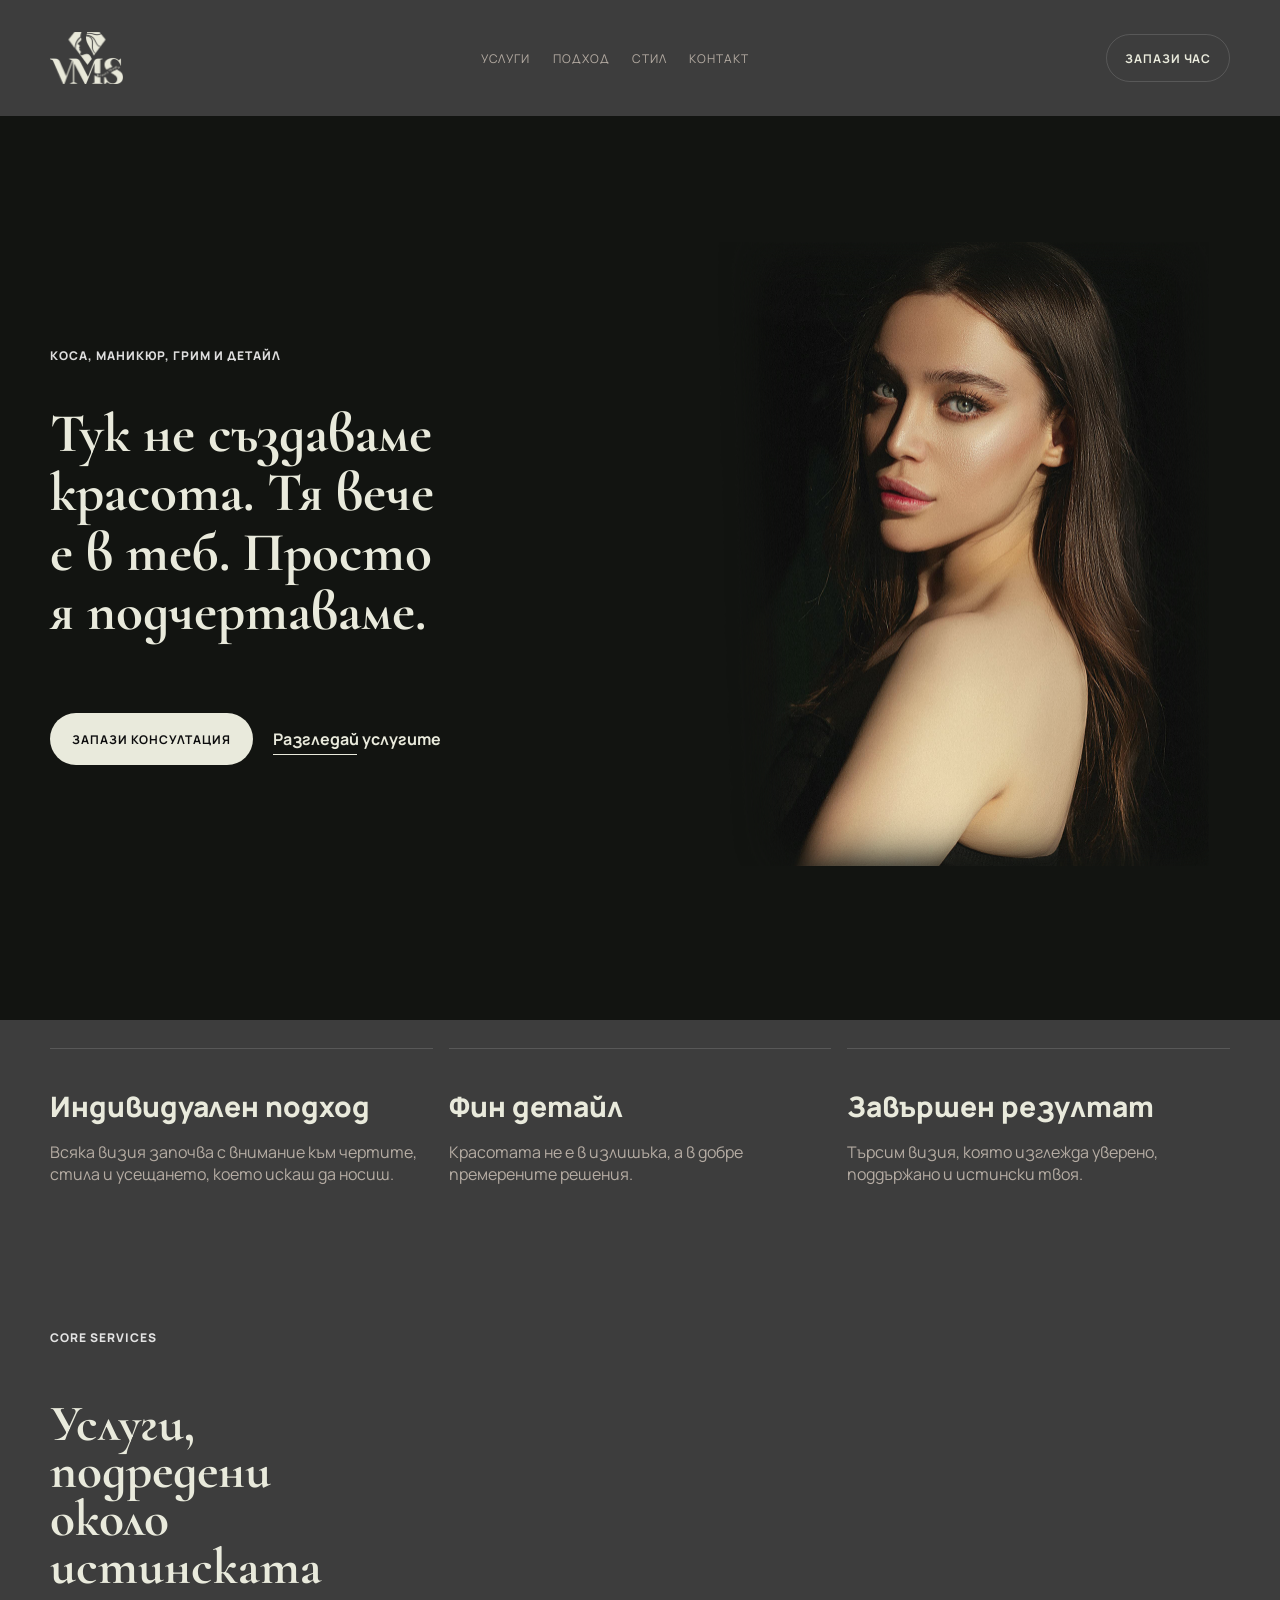
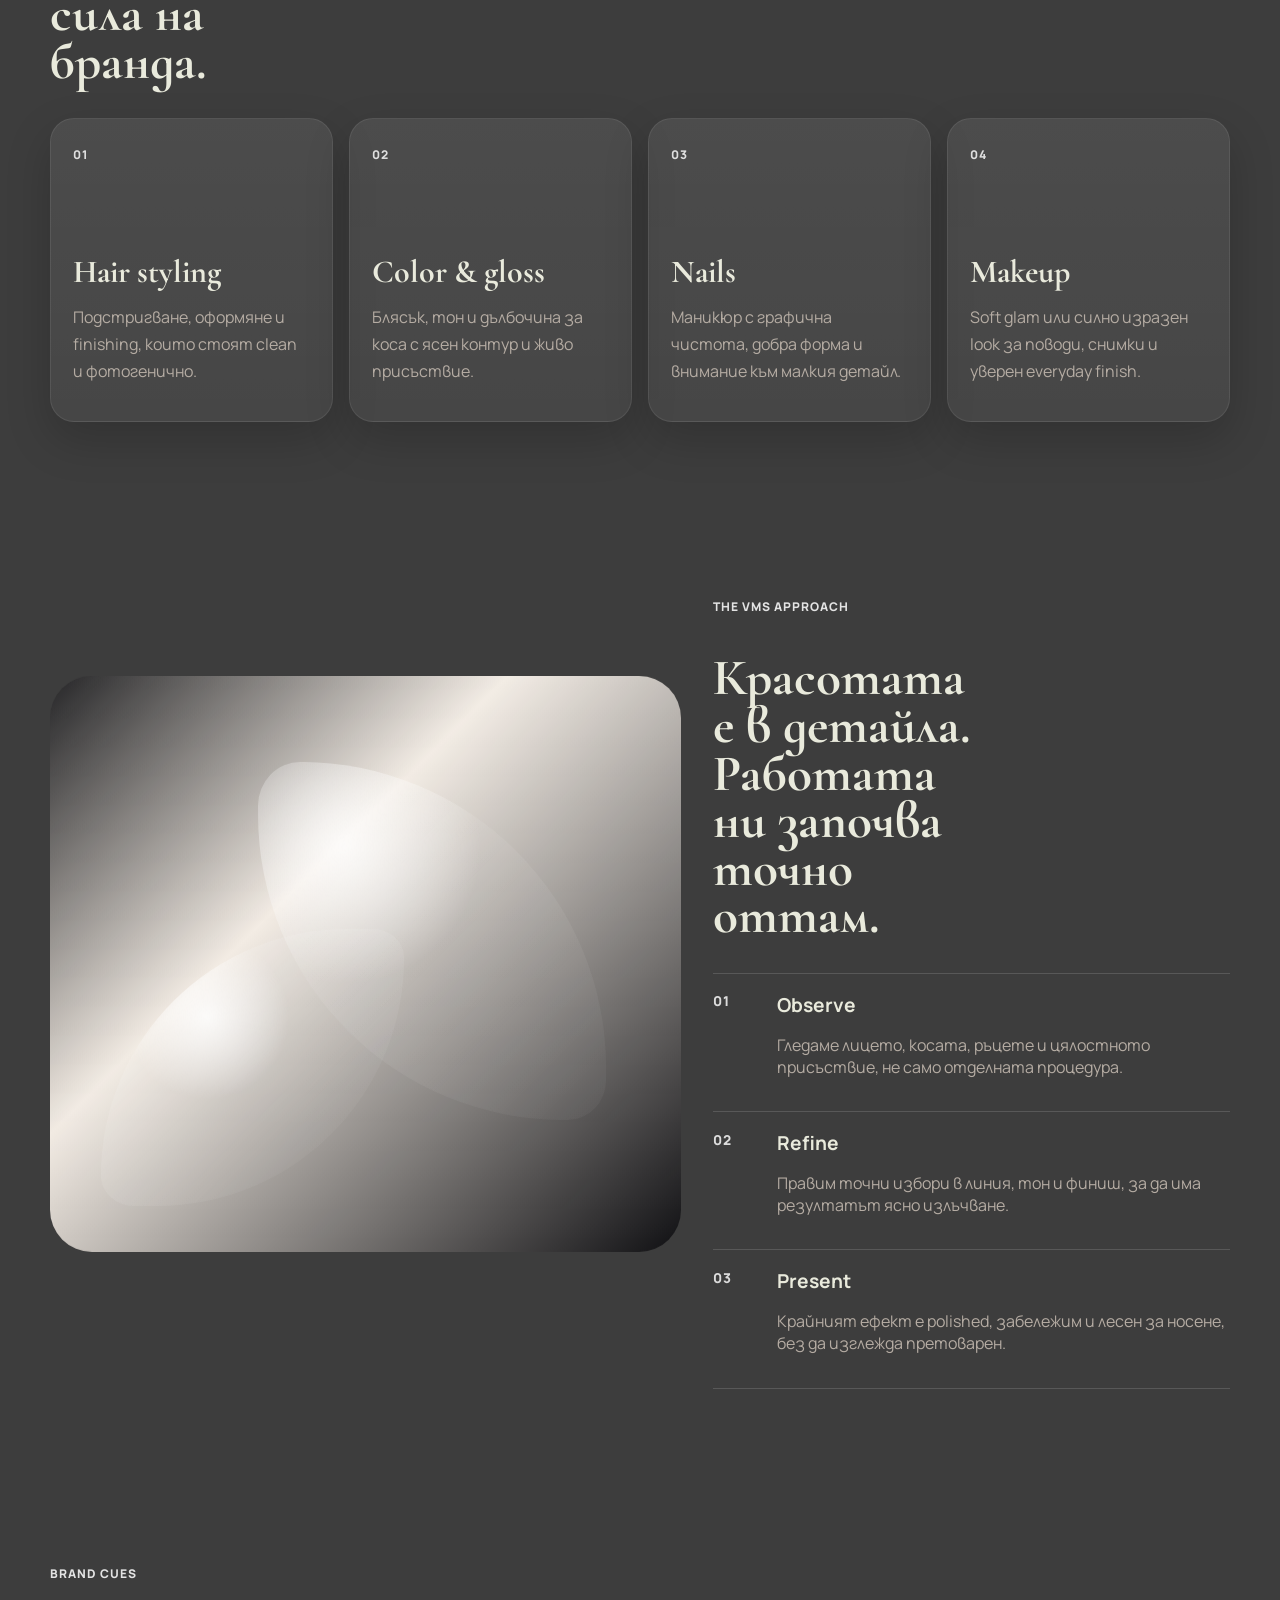
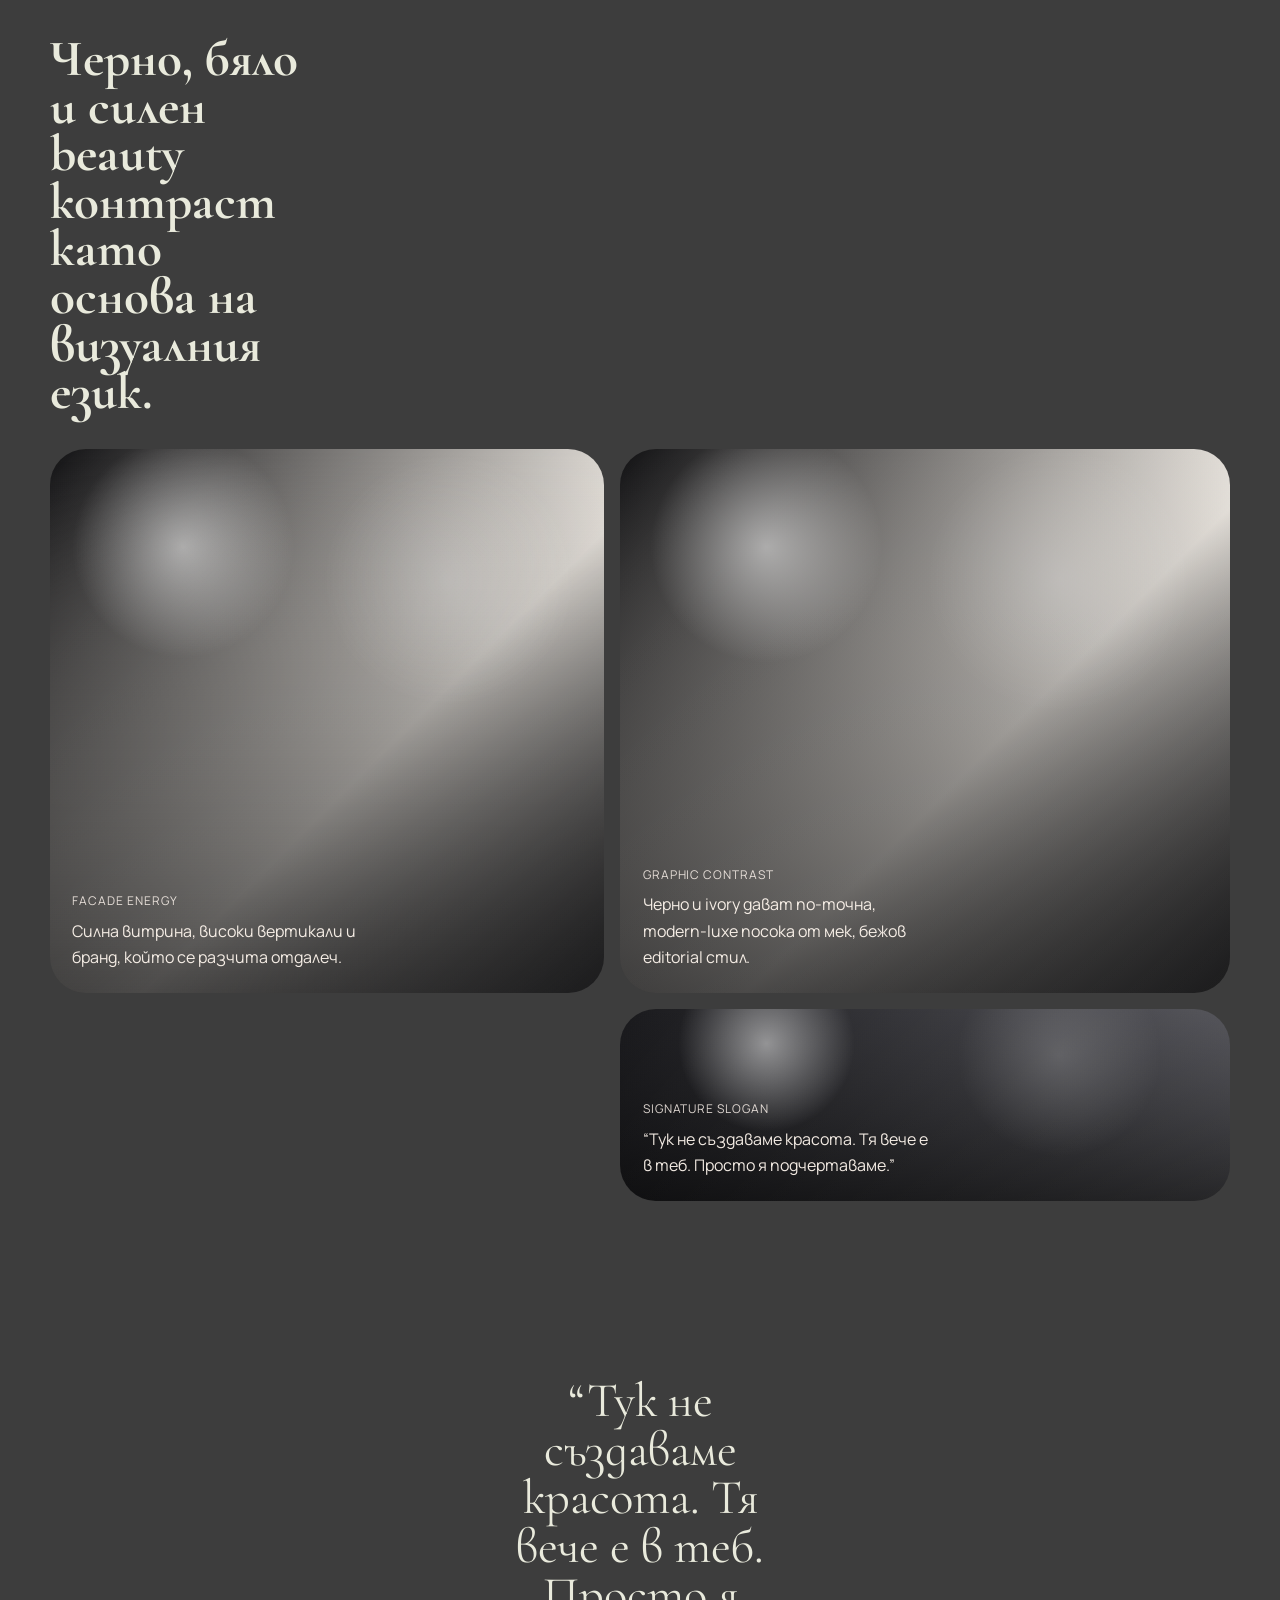
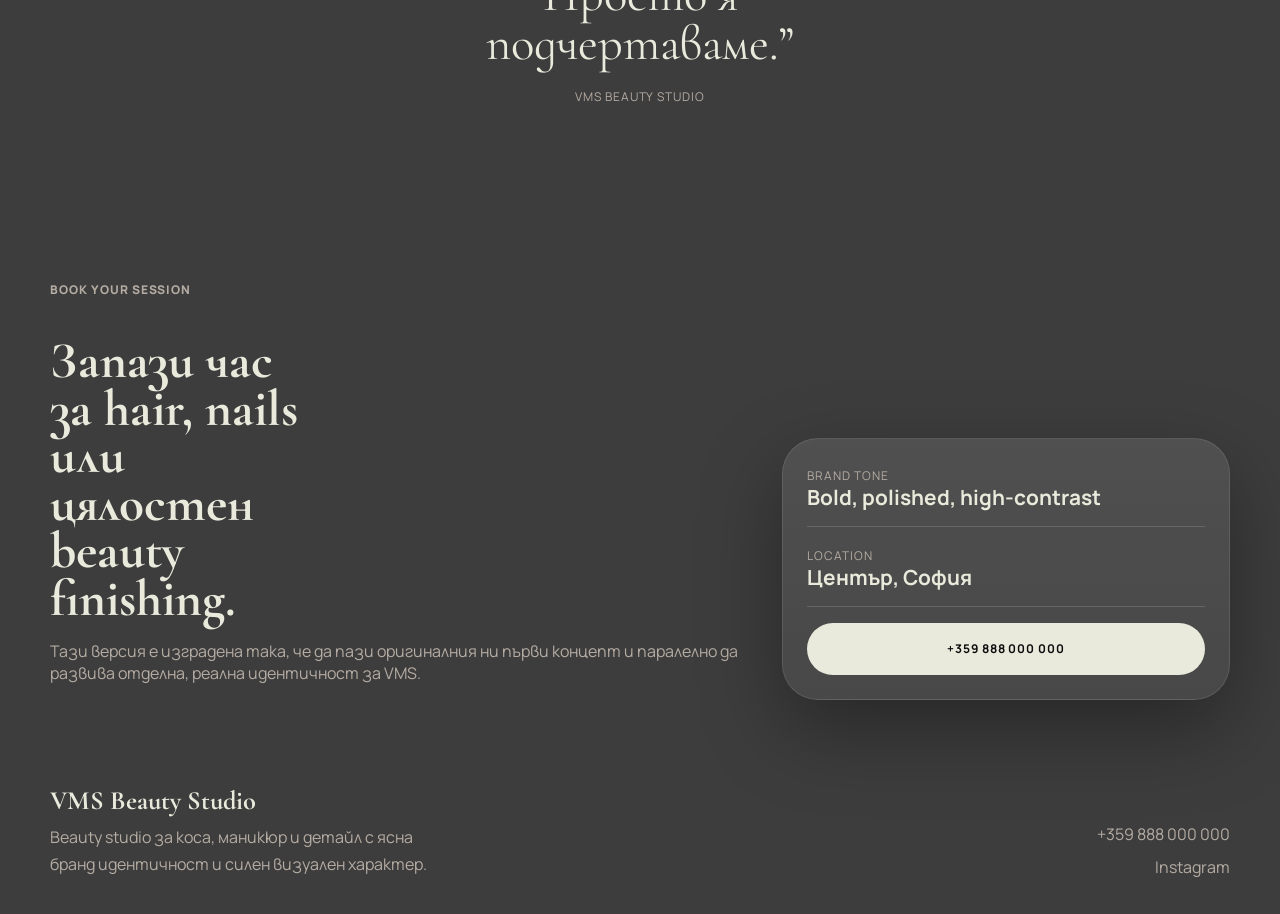
==== vms.html @ fa082f26 "initial commit" ====
<!DOCTYPE html>
<html lang="bg">
  <head>
    <meta charset="UTF-8" />
    <meta name="viewport" content="width=device-width, initial-scale=1.0" />
    <title>VMS Beauty Studio</title>
    <meta
      name="description"
      content="VMS Beauty Studio е салон за коса, маникюр и beauty детайл с висок контраст, прецизност и polished finish."
    />
    <link rel="preconnect" href="https://fonts.googleapis.com" />
    <link rel="preconnect" href="https://fonts.gstatic.com" crossorigin />
    <link
      href="https://fonts.googleapis.com/css2?family=Cormorant+Garamond:wght@500;600;700&amp;family=Manrope:wght@400;500;600;700;800&amp;display=swap"
      rel="stylesheet"
    />
    <link rel="stylesheet" href="vms.css" />
  </head>
  <body>
    <div class="site-shell">
      <header class="topbar">
        <a class="brand" href="#home" aria-label="VMS Beauty Studio">
          <img class="brand-logo" src="assets/VMS logo.png" alt="VMS Beauty Studio" />
        </a>
        <nav class="nav">
          <a href="#services">Услуги</a>
          <a href="#ritual">Подход</a>
          <a href="#space">Стил</a>
          <a href="#contact">Контакт</a>
        </nav>
        <a class="button button-outline" href="#booking">Запази час</a>
      </header>

      <main id="home">
        <section class="hero">
          <div class="hero-copy" data-reveal="up">
            <p class="eyebrow">Коса, маникюр, грим и детайл</p>
            <h1>Тук не създаваме красота. Тя вече е в теб. Просто я подчертаваме.</h1>
            <div class="hero-actions">
              <a class="button" href="#booking">Запази консултация</a>
              <a class="text-link" href="#services">Разгледай услугите</a>
            </div>
          </div>

          <div class="hero-visual" data-reveal="fade">
            <figure class="hero-photo-frame" data-parallax="0.12">
              <img
                class="hero-photo"
                src="assets/mahdi.png"
                alt="Жена в салонна среда с поддържана прическа и естествена светлина"
              />
            </figure>
          </div>
        </section>

        <section class="metrics" data-reveal="up">
          <div>
            <span>Индивидуален подход</span>
            <p>Всяка визия започва с внимание към чертите, стила и усещането, което искаш да носиш.</p>
          </div>
          <div>
            <span>Фин детайл</span>
            <p>Красотата не е в излишъка, а в добре премерените решения.</p>
          </div>
          <div>
            <span>Завършен резултат</span>
            <p>Търсим визия, която изглежда уверено, поддържано и истински твоя.</p>
          </div>
        </section>

        <section class="section services" id="services">
          <div class="section-heading" data-reveal="up">
            <p class="eyebrow">Core services</p>
            <h2>Услуги, подредени около истинската сила на бранда.</h2>
          </div>

          <div class="service-grid">
            <article class="service-item" data-reveal="up">
              <span>01</span>
              <h3>Hair styling</h3>
              <p>
                Подстригване, оформяне и finishing, които стоят clean и фотогенично.
              </p>
            </article>
            <article class="service-item" data-reveal="up">
              <span>02</span>
              <h3>Color &amp; gloss</h3>
              <p>
                Блясък, тон и дълбочина за коса с ясен контур и живо присъствие.
              </p>
            </article>
            <article class="service-item" data-reveal="up">
              <span>03</span>
              <h3>Nails</h3>
              <p>
                Маникюр с графична чистота, добра форма и внимание към малкия детайл.
              </p>
            </article>
            <article class="service-item" data-reveal="up">
              <span>04</span>
              <h3>Makeup</h3>
              <p>
                Soft glam или силно изразен look за поводи, снимки и уверен everyday finish.
              </p>
            </article>
          </div>
        </section>

        <section class="section split-section" id="ritual">
          <div class="split-visual" data-reveal="fade" data-parallax="0.08">
            <div class="texture texture-one"></div>
            <div class="texture texture-two"></div>
          </div>
          <div class="split-copy" data-reveal="up">
            <p class="eyebrow">The VMS approach</p>
            <h2>Красотата е в детайла. Работата ни започва точно оттам.</h2>
            <ol class="ritual-list">
              <li>
                <strong>Observe</strong>
                <p>Гледаме лицето, косата, ръцете и цялостното присъствие, не само отделната процедура.</p>
              </li>
              <li>
                <strong>Refine</strong>
                <p>Правим точни избори в линия, тон и финиш, за да има резултатът ясно излъчване.</p>
              </li>
              <li>
                <strong>Present</strong>
                <p>Крайният ефект е polished, забележим и лесен за носене, без да изглежда претоварен.</p>
              </li>
            </ol>
          </div>
        </section>

        <section class="section gallery-section" id="space">
          <div class="section-heading" data-reveal="up">
            <p class="eyebrow">Brand cues</p>
            <h2>Черно, бяло и силен beauty контраст като основа на визуалния език.</h2>
          </div>
          <div class="gallery">
            <div class="gallery-panel gallery-tall" data-reveal="fade">
              <img
                class="gallery-image"
                data-parallax="0.06"
                src="https://images.pexels.com/photos/33277965/pexels-photo-33277965.jpeg?cs=srgb&amp;dl=pexels-____dhayvid-1869702487-33277965.jpg&amp;fm=jpg"
                alt="Студиен beauty портрет на жена на неутрален фон"
              />
              <div class="panel-copy">
                <span>Facade energy</span>
                <p>Силна витрина, високи вертикали и бранд, който се разчита отдалеч.</p>
              </div>
            </div>
            <div class="gallery-panel gallery-wide" data-reveal="fade">
              <img
                class="gallery-image"
                data-parallax="0.06"
                src="https://images.pexels.com/photos/13767162/pexels-photo-13767162.jpeg?cs=srgb&amp;dl=pexels-geezy-photography-325144321-13767162.jpg&amp;fm=jpg"
                alt="Близък beauty кадър с акцент върху грим и кожа"
              />
              <div class="panel-copy">
                <span>Graphic contrast</span>
                <p>Черно и ivory дават по-точна, modern-luxe посока от мек, бежов editorial стил.</p>
              </div>
            </div>
            <div class="gallery-panel gallery-accent" data-reveal="fade">
              <img
                class="gallery-image"
                data-parallax="0.06"
                src="https://images.pexels.com/photos/7446912/pexels-photo-7446912.jpeg?cs=srgb&amp;dl=pexels-gustavo-fring-7446912.jpg&amp;fm=jpg"
                alt="Маникюрна процедура в beauty salon"
              />
              <div class="panel-copy">
                <span>Signature slogan</span>
                <p>“Тук не създаваме красота. Тя вече е в теб. Просто я подчертаваме.”</p>
              </div>
            </div>
          </div>
        </section>

        <section class="section quote-section">
          <blockquote data-reveal="up">
            “Тук не създаваме красота. Тя вече е в теб. Просто я подчертаваме.”
          </blockquote>
          <p data-reveal="up">VMS Beauty Studio</p>
        </section>

        <section class="section booking-section" id="booking">
          <div class="booking-copy" data-reveal="up">
            <p class="eyebrow">Book your session</p>
            <h2>Запази час за hair, nails или цялостен beauty finishing.</h2>
            <p>
              Тази версия е изградена така, че да пази оригиналния ни първи
              концепт и паралелно да развива отделна, реална идентичност за VMS.
            </p>
          </div>
          <div class="booking-panel" data-reveal="up">
            <div>
              <span>Brand tone</span>
              <strong>Bold, polished, high-contrast</strong>
            </div>
            <div>
              <span>Location</span>
              <strong>Център, София</strong>
            </div>
            <a class="button" href="tel:+359888000000">+359 888 000 000</a>
          </div>
        </section>
      </main>

      <footer class="footer" id="contact">
        <div>
          <strong>VMS Beauty Studio</strong>
          <p>Beauty studio за коса, маникюр и детайл с ясна бранд идентичност и силен визуален характер.</p>
        </div>
        <div>
          <a href="tel:+359888000000">+359 888 000 000</a>
          <a href="https://instagram.com" target="_blank" rel="noreferrer">Instagram</a>
        </div>
      </footer>

      <a class="back-to-top" href="#home" aria-label="Към началото">↑</a>
    </div>

    <script src="vms.js"></script>
  </body>
</html>
---- vms.css ----
:root {
  --bg: #3d3d3d;
  --bg-soft: #3d3d3d;
  --surface: rgba(255, 255, 255, 0.05);
  --surface-strong: rgba(255, 255, 255, 0.08);
  --text: #e9eadc;
  --muted: #b5aca3;
  --line: rgba(255, 255, 255, 0.14);
  --accent: #e9eadc;
  --accent-deep: #ffffff;
  --shadow: 0 30px 80px rgba(0, 0, 0, 0.34);
  --max-width: 1180px;
  --radius-xl: 36px;
  --radius-lg: 24px;
  --radius-md: 18px;
}

* {
  box-sizing: border-box;
}

html {
  scroll-behavior: smooth;
}

body {
  margin: 0;
  min-width: 320px;
  font-family: "Manrope", sans-serif;
  background: var(--bg);
  color: var(--text);
}

img {
  max-width: 100%;
  display: block;
}

a {
  color: inherit;
  text-decoration: none;
}

button,
a.button {
  cursor: pointer;
}

.site-shell {
  overflow: clip;
}

.topbar,
.metrics,
.section,
.footer {
  width: min(calc(100% - 2rem), var(--max-width));
  margin: 0 auto;
}

.topbar {
  position: sticky;
  top: 0;
  z-index: 10;
  display: flex;
  align-items: center;
  justify-content: space-between;
  gap: 1.5rem;
  padding: 1rem 0 2rem;
  margin-top: 1rem;
  border: 0;
  border-radius: 0;
  background: transparent;
  backdrop-filter: none;
  box-shadow: none;
}

.brand {
  display: inline-flex;
  align-items: center;
  flex-shrink: 0;
}

.footer strong {
  font-family: "Cormorant Garamond", serif;
  font-size: 1.65rem;
  font-weight: 700;
  line-height: 1;
}

.footer p,
.footer a,
.nav a,
.hero-text,
.service-item p,
.ritual-list p,
.panel-copy p,
.booking-copy p,
.booking-panel span,
.metrics p,
.quote-section p {
  color: var(--muted);
}

.nav a,
.button,
.button-outline,
.eyebrow,
.service-item span,
.panel-copy span,
.booking-panel span {
  letter-spacing: 0.08em;
  text-transform: uppercase;
  font-size: 0.75rem;
}

.brand-logo {
  display: block;
  width: auto;
  height: 3.25rem;
  object-fit: contain;
}

.nav {
  display: flex;
  align-items: center;
  gap: 1.4rem;
}

.nav a {
  transition: color 220ms ease;
}

.nav a:hover,
.text-link:hover {
  color: var(--accent-deep);
}

.button,
.button-outline,
.text-link {
  transition:
    transform 220ms ease,
    background-color 220ms ease,
    border-color 220ms ease,
    color 220ms ease;
}

.button {
  display: inline-flex;
  align-items: center;
  justify-content: center;
  min-height: 3.25rem;
  padding: 0 1.3rem;
  border: 1px solid transparent;
  border-radius: 999px;
  background: var(--accent);
  color: #0d0d0e;
  font-weight: 700;
}

.button:hover,
.button-outline:hover {
  transform: translateY(-2px);
}

.button-outline {
  display: inline-flex;
  align-items: center;
  justify-content: center;
  min-height: 3rem;
  padding: 0 1.1rem;
  border: 1px solid var(--line);
  border-radius: 999px;
  background: transparent;
  color: var(--accent);
}

.topbar .button-outline:hover {
  background: var(--accent);
  color: var(--bg);
  border-color: var(--accent);
}

.hero {
  position: relative;
  display: grid;
  grid-template-columns: minmax(0, 0.95fr) minmax(320px, 0.85fr);
  gap: 2rem;
  align-items: center;
  padding: 8rem max(1rem, calc((100vw - var(--max-width)) / 2)) 9.5rem;
  background: #121411;
}

.hero-copy,
.hero-visual {
  position: relative;
  z-index: 1;
}

.eyebrow {
  margin: 0 0 2.5rem;
  color: rgba(255, 255, 255, 0.86);
  font-weight: 800;
}

.hero h1,
.section-heading h2,
.split-copy h2,
.booking-copy h2 {
  margin: 0;
  font-family: "Cormorant Garamond", serif;
  font-weight: 700;
  line-height: 0.93;
}

.hero h1 {
  max-width: 15ch;
  font-size: clamp(2.15rem, 4.3vw, 3.7rem);
  line-height: 1.08;
}

.hero-text {
  max-width: 32rem;
  margin: 1.5rem 0 0;
  font-size: 1.05rem;
  line-height: 1.75;
  color: #d0c7bf;
}

.hero-actions {
  display: flex;
  align-items: center;
  gap: 1.25rem;
  margin-top: 4.5rem;
}

.text-link {
  position: relative;
  font-weight: 700;
}

.text-link::after {
  content: "";
  position: absolute;
  left: 0;
  bottom: -0.3rem;
  width: 100%;
  height: 1px;
  background: currentColor;
  transform-origin: left;
  transform: scaleX(0.5);
  transition: transform 220ms ease;
}

.text-link:hover::after {
  transform: scaleX(1);
}

.hero-visual {
  display: grid;
  align-content: center;
  justify-items: end;
  min-height: 100%;
}

.hero-photo-frame {
  width: min(100%, 34rem);
  margin: 0;
  justify-self: end;
  align-self: center;
  border-radius: 0;
  overflow: hidden;
  border: 0;
  box-shadow: none;
  background: transparent;
}

.hero-photo {
  width: 100%;
  height: 39rem;
  object-fit: contain;
  object-position: center;
  filter: saturate(0.92) contrast(1.01);
}

.booking-panel strong {
  display: block;
  font-size: 1.3rem;
  line-height: 1.2;
}

.metrics {
  display: grid;
  grid-template-columns: repeat(3, minmax(0, 1fr));
  gap: 1rem;
  padding: 1.75rem 0 1rem;
}

.metrics div {
  padding: 2.4rem 0 1.5rem;
  border-top: 1px solid var(--line);
}

.metrics span {
  display: block;
  margin-bottom: 0.45rem;
  font-size: clamp(1.25rem, 2.2vw, 1.9rem);
  font-weight: 800;
}

[data-parallax] {
  will-change: transform;
}

.section {
  padding: 5.5rem 0;
}

.section-heading {
  display: grid;
  gap: 0.9rem;
  margin-bottom: 2rem;
}

.section-heading h2,
.split-copy h2,
.booking-copy h2 {
  max-width: 11ch;
  font-size: clamp(2.15rem, 4vw, 3.5rem);
}

.service-grid {
  display: grid;
  grid-template-columns: repeat(4, minmax(0, 1fr));
  gap: 1rem;
}

.service-item {
  min-height: 19rem;
  padding: 1.4rem;
  border-radius: var(--radius-lg);
  background:
    linear-gradient(180deg, rgba(255, 255, 255, 0.06), rgba(255, 255, 255, 0.03)),
    rgba(255, 255, 255, 0.02);
  border: 1px solid rgba(255, 255, 255, 0.08);
  box-shadow: 0 18px 45px rgba(0, 0, 0, 0.18);
}

.service-item span {
  color: rgba(255, 255, 255, 0.82);
  font-weight: 800;
}

.service-item h3 {
  margin: 5.5rem 0 0.8rem;
  font-family: "Cormorant Garamond", serif;
  font-size: 2rem;
}

.service-item p {
  margin: 0;
  line-height: 1.7;
}

.split-section {
  display: grid;
  grid-template-columns: minmax(0, 1.1fr) minmax(0, 0.9fr);
  gap: 2rem;
  align-items: center;
}

.split-visual {
  position: relative;
  min-height: 36rem;
  border-radius: calc(var(--radius-xl) + 6px);
  overflow: hidden;
  background:
    linear-gradient(180deg, rgba(255, 255, 255, 0.08), rgba(255, 255, 255, 0)),
    linear-gradient(135deg, #141416 0%, #f2ebe3 38%, #101013 100%);
}

.texture {
  position: absolute;
  border-radius: 999px;
}

.texture-one {
  inset: 15% 12% auto auto;
  width: 55%;
  height: 62%;
  background:
    radial-gradient(circle at 25% 24%, rgba(255, 255, 255, 0.76), rgba(255, 255, 255, 0) 36%),
    linear-gradient(135deg, rgba(255, 255, 255, 0.1), rgba(255, 255, 255, 0.04));
  border-top-left-radius: 40%;
  border-bottom-right-radius: 36%;
}

.texture-two {
  inset: auto auto 8% 8%;
  width: 48%;
  height: 48%;
  background:
    radial-gradient(circle at 35% 32%, rgba(255, 255, 255, 0.82), rgba(255, 255, 255, 0) 30%),
    linear-gradient(135deg, rgba(255, 255, 255, 0.18), rgba(255, 255, 255, 0));
  border-top-right-radius: 42%;
  border-bottom-left-radius: 44%;
}

.ritual-list {
  margin: 2rem 0 0;
  padding: 0;
  list-style: none;
  counter-reset: ritual;
}

.ritual-list li {
  position: relative;
  padding: 1.1rem 0 1.1rem 4rem;
  border-top: 1px solid var(--line);
}

.ritual-list li:last-child {
  border-bottom: 1px solid var(--line);
}

.ritual-list li::before {
  counter-increment: ritual;
  content: "0" counter(ritual);
  position: absolute;
  left: 0;
  top: 1.15rem;
  color: rgba(255, 255, 255, 0.82);
  font-size: 0.85rem;
  font-weight: 800;
  letter-spacing: 0.08em;
}

.ritual-list strong {
  display: block;
  margin-bottom: 0.35rem;
  font-size: 1.2rem;
}

.gallery {
  display: grid;
  grid-template-columns: 1fr 1.1fr;
  gap: 1rem;
}

.gallery-panel {
  position: relative;
  overflow: hidden;
  border-radius: var(--radius-xl);
  min-height: 18rem;
  background:
    linear-gradient(180deg, rgba(255, 255, 255, 0) 0%, rgba(5, 5, 6, 0.74) 100%),
    linear-gradient(135deg, #111113, #f4efe8 58%, #111113);
}

.gallery-image {
  position: absolute;
  inset: 0;
  width: 100%;
  height: 100%;
  object-fit: cover;
  filter: grayscale(0.08) saturate(0.88) contrast(1.02);
}

.gallery-panel::before {
  content: "";
  position: absolute;
  inset: 0;
  background:
    radial-gradient(circle at 24% 18%, rgba(255, 255, 255, 0.5), transparent 18%),
    radial-gradient(circle at 72% 24%, rgba(255, 255, 255, 0.18), transparent 22%),
    linear-gradient(130deg, rgba(255, 255, 255, 0), rgba(255, 255, 255, 0.08));
}

.gallery-tall {
  min-height: 34rem;
}

.gallery-wide {
  min-height: 21rem;
}

.gallery-accent {
  grid-column: 2;
  min-height: 12rem;
  background:
    linear-gradient(180deg, rgba(255, 255, 255, 0) 0%, rgba(5, 5, 6, 0.82) 100%),
    linear-gradient(135deg, #1a1a1d, #5a5a61);
}

.panel-copy {
  position: absolute;
  left: 1.4rem;
  right: 1.4rem;
  bottom: 1.4rem;
  z-index: 2;
}

.panel-copy span {
  display: inline-block;
  margin-bottom: 0.55rem;
  color: rgba(255, 246, 238, 0.85);
}

.panel-copy p {
  margin: 0;
  max-width: 18rem;
  color: rgba(255, 246, 238, 0.94);
  line-height: 1.65;
}

.quote-section {
  text-align: center;
}

.quote-section blockquote {
  max-width: 14ch;
  margin: 0 auto;
  font-family: "Cormorant Garamond", serif;
  font-size: clamp(2rem, 3.8vw, 3.5rem);
  line-height: 1;
}

.quote-section p {
  margin: 1.2rem 0 0;
  text-transform: uppercase;
  letter-spacing: 0.08em;
  font-size: 0.75rem;
}

.booking-section {
  display: grid;
  grid-template-columns: minmax(0, 1fr) minmax(300px, 28rem);
  gap: 2rem;
  align-items: end;
}

.booking-panel {
  display: grid;
  gap: 1rem;
  padding: 1.5rem;
  border-radius: var(--radius-xl);
  background:
    linear-gradient(180deg, rgba(255, 255, 255, 0.08), rgba(255, 255, 255, 0.04)),
    rgba(255, 255, 255, 0.02);
  border: 1px solid rgba(255, 255, 255, 0.1);
  box-shadow: var(--shadow);
}

.vms-poster::before {
  content: "VMS";
  display: block;
  margin-bottom: 1rem;
  font-size: clamp(3rem, 8vw, 5.4rem);
  line-height: 0.9;
  letter-spacing: -0.05em;
  font-weight: 800;
  color: rgba(255, 255, 255, 0.95);
}

.vms-detail::after {
  content: "";
  position: absolute;
  right: 1rem;
  bottom: 1rem;
  width: 4.2rem;
  height: 4.2rem;
  border-radius: 50%;
  border: 1px solid rgba(255, 255, 255, 0.12);
  background:
    radial-gradient(circle at 35% 35%, rgba(255, 255, 255, 0.22), rgba(255, 255, 255, 0.02) 56%, rgba(255, 255, 255, 0) 72%);
}

.booking-panel div {
  padding-bottom: 1rem;
  border-bottom: 1px solid var(--line);
}

.footer {
  display: flex;
  align-items: flex-end;
  justify-content: space-between;
  gap: 2rem;
  padding: 0 0 2.25rem;
}

.footer p {
  max-width: 24rem;
  margin: 0.6rem 0 0;
  line-height: 1.7;
}

.footer div:last-child {
  display: grid;
  gap: 0.7rem;
  justify-items: end;
}

.back-to-top {
  position: fixed;
  right: 1.25rem;
  bottom: 1.25rem;
  z-index: 12;
  display: inline-flex;
  align-items: center;
  justify-content: center;
  width: 3.2rem;
  height: 3.2rem;
  padding: 0;
  border: 1px solid rgba(255, 255, 255, 0.12);
  border-radius: 50%;
  background: rgba(10, 10, 11, 0.8);
  backdrop-filter: blur(16px);
  color: var(--accent);
  font-size: 1.1rem;
  font-weight: 600;
  box-shadow: 0 12px 28px rgba(0, 0, 0, 0.22);
  opacity: 0;
  pointer-events: none;
  transform: translateY(12px);
  transition:
    opacity 260ms ease,
    transform 260ms ease,
    background-color 220ms ease,
    color 220ms ease,
    border-color 220ms ease;
}

.back-to-top.is-visible {
  opacity: 1;
  pointer-events: auto;
  transform: translateY(0);
}

.back-to-top:hover {
  background: var(--accent);
  color: #121411;
  border-color: var(--accent);
}

[data-reveal] {
  opacity: 0;
  transform: translateY(32px);
  transition:
    opacity 700ms ease,
    transform 700ms cubic-bezier(0.2, 0.8, 0.2, 1);
}

[data-reveal="fade"] {
  transform: translateY(0) scale(0.97);
}

[data-reveal].is-visible {
  opacity: 1;
  transform: translateY(0) scale(1);
}

@media (max-width: 1080px) {
  .nav {
    display: none;
  }

  .hero,
  .split-section,
  .booking-section {
    grid-template-columns: 1fr;
  }

  .hero {
    padding-top: 4.5rem;
    padding-bottom: 5.5rem;
  }

  .hero h1 {
    max-width: 11ch;
    font-size: clamp(2.2rem, 11vw, 3.45rem);
  }

  .hero-visual {
    min-height: auto;
    justify-items: stretch;
  }

  .hero-photo-frame {
    width: min(100%, 30rem);
    justify-self: start;
  }

  .service-grid {
    grid-template-columns: repeat(2, minmax(0, 1fr));
  }

  .gallery {
    grid-template-columns: 1fr;
  }

  .gallery-accent {
    grid-column: auto;
  }
}

@media (max-width: 720px) {
  .topbar {
    flex-wrap: wrap;
    justify-content: center;
    padding: 1rem;
  }

  .hero {
    gap: 1.5rem;
    padding-inline: 1rem;
    padding-top: 3.5rem;
    padding-bottom: 6rem;
  }

  .brand-logo {
    height: 2.7rem;
  }

  .hero h1 {
    font-size: clamp(1.8rem, 8.8vw, 2.7rem);
  }

  .hero-actions,
  .footer {
    flex-direction: column;
    align-items: flex-start;
  }

  .hero-visual {
    min-height: 390px;
  }

  .hero-photo-frame {
    width: 100%;
    margin: 0;
  }

  .hero-photo {
    height: 28rem;
  }

  .metrics,
  .service-grid {
    grid-template-columns: 1fr;
  }

  .section {
    padding: 4rem 0;
  }

  .section-heading h2,
  .split-copy h2,
  .booking-copy h2,
  .quote-section blockquote {
    max-width: none;
  }

  .back-to-top {
    right: 1rem;
    bottom: 1rem;
  }

  .split-visual {
    min-height: 28rem;
  }

  .gallery-tall {
    min-height: 24rem;
  }

  .footer div:last-child {
    justify-items: start;
  }
}

@media (prefers-reduced-motion: reduce) {
  html {
    scroll-behavior: auto;
  }

  *,
  *::before,
  *::after {
    animation: none !important;
    transition: none !important;
  }

  [data-reveal] {
    opacity: 1;
    transform: none;
  }
}
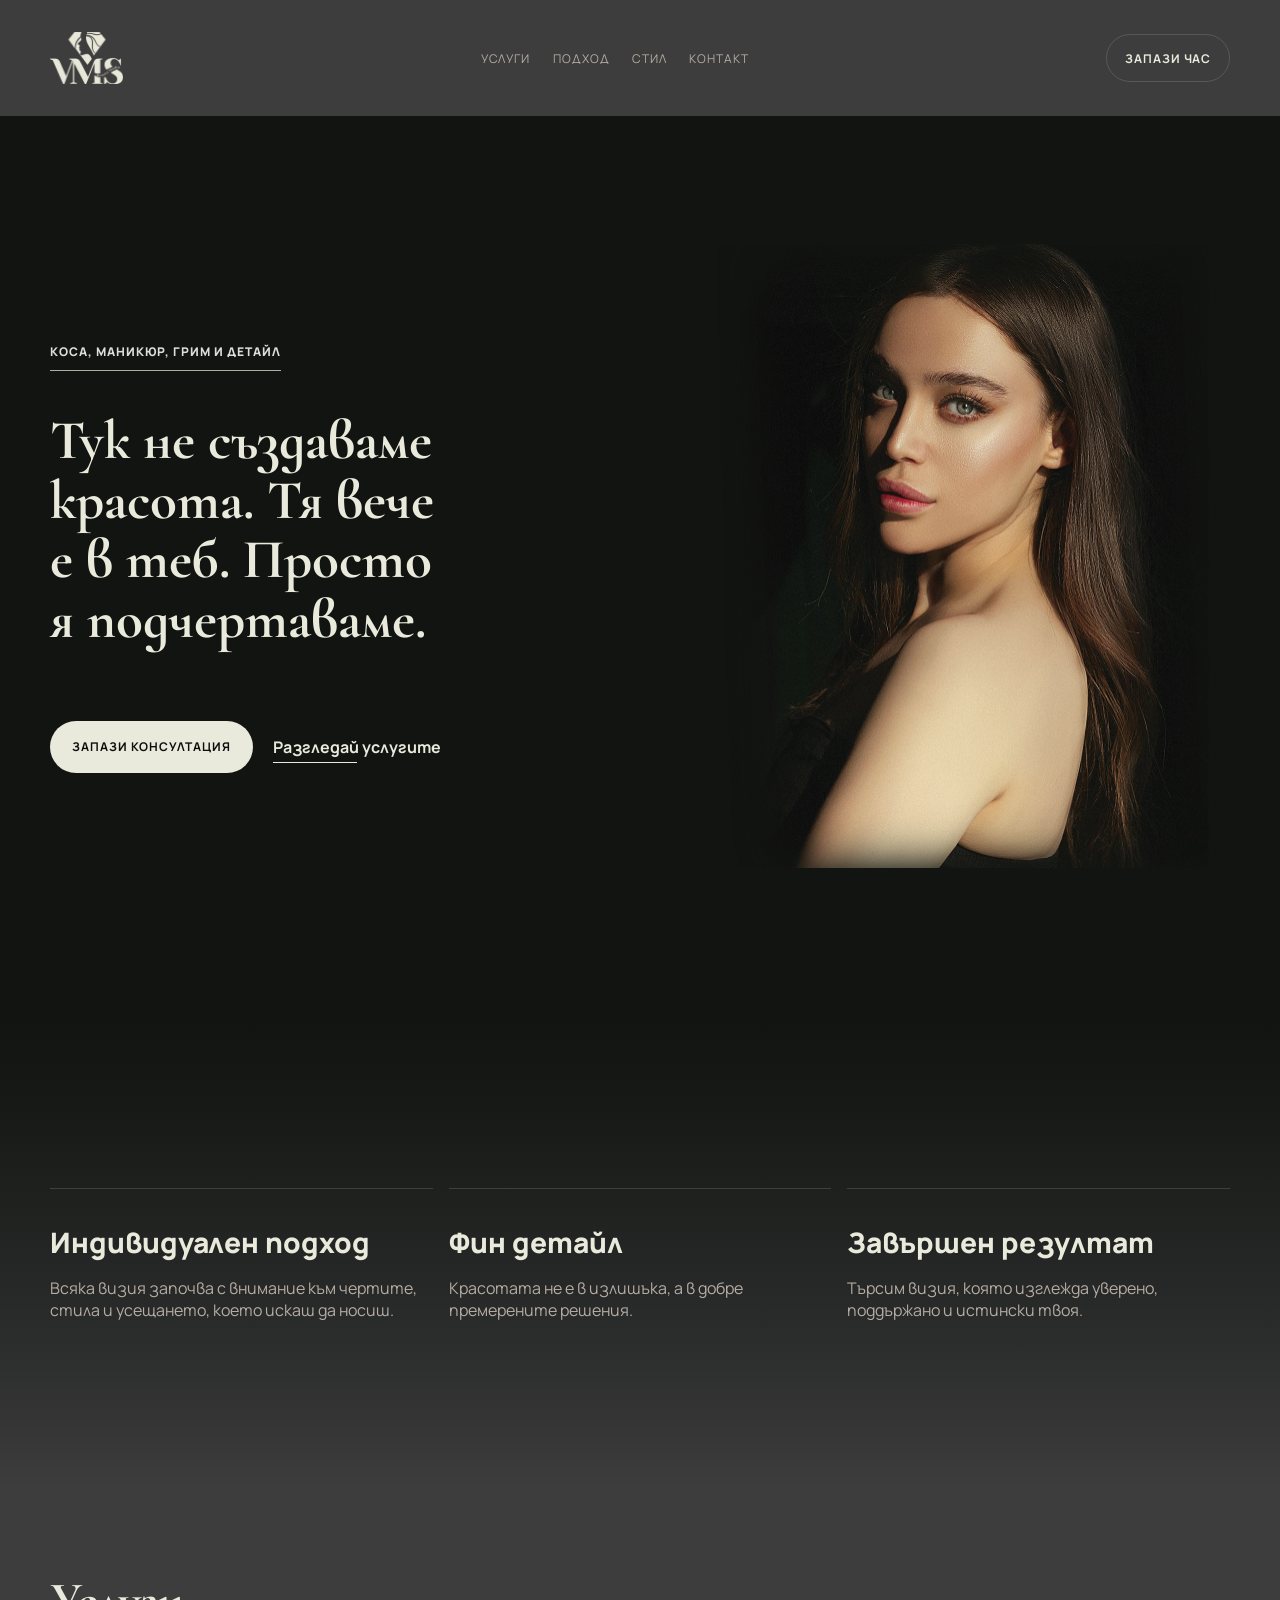
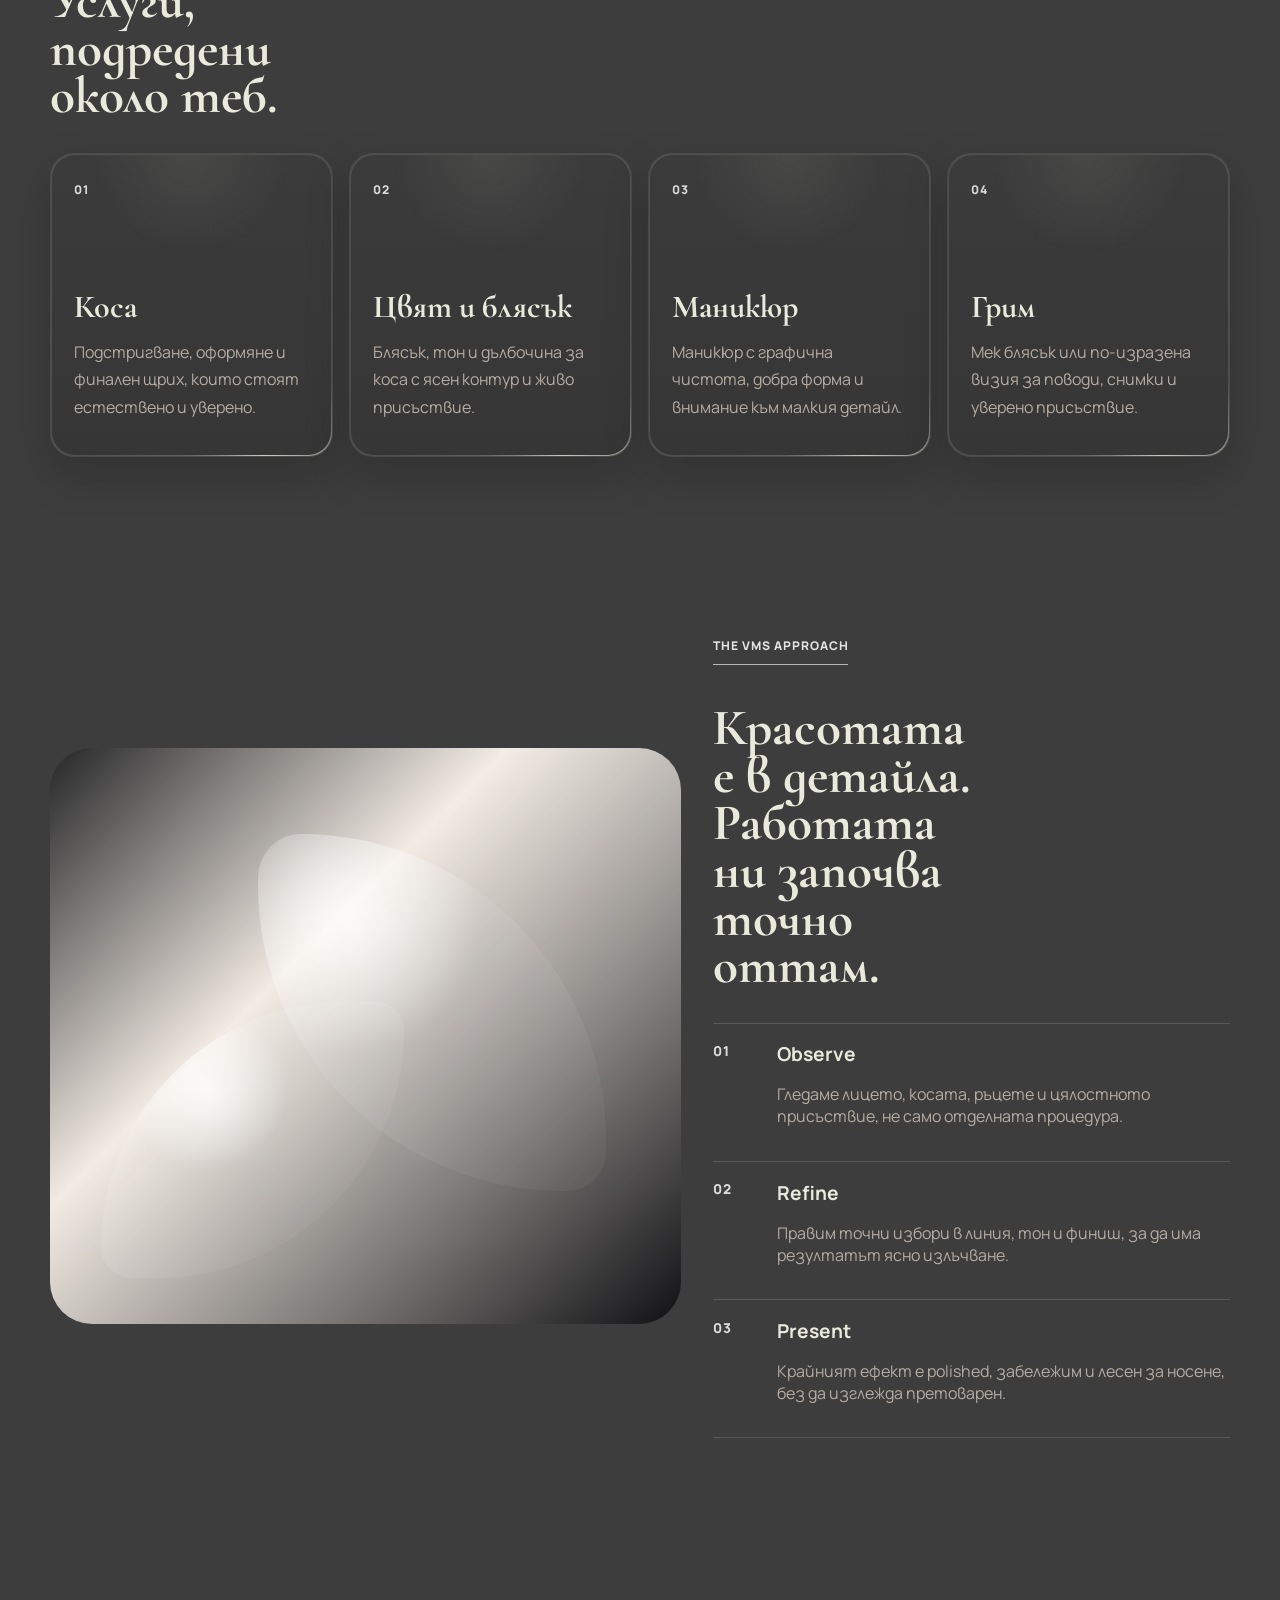
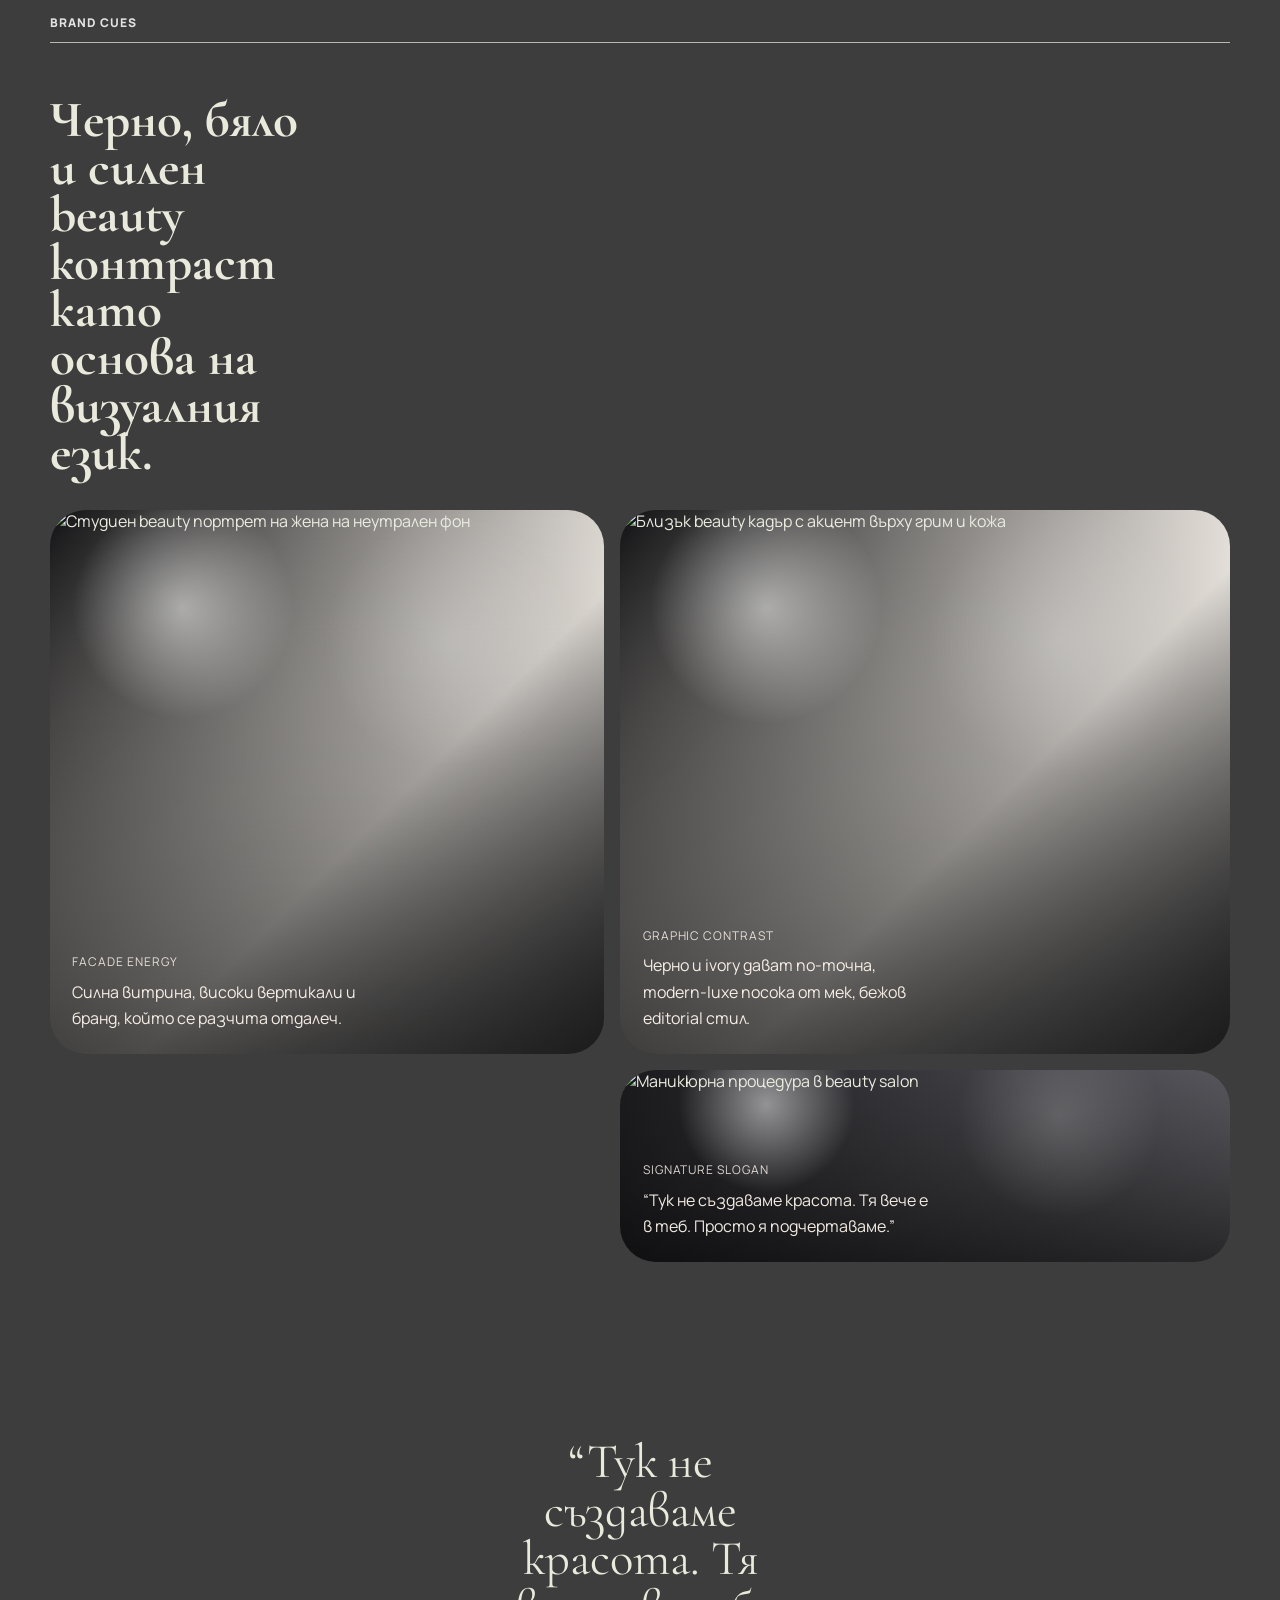
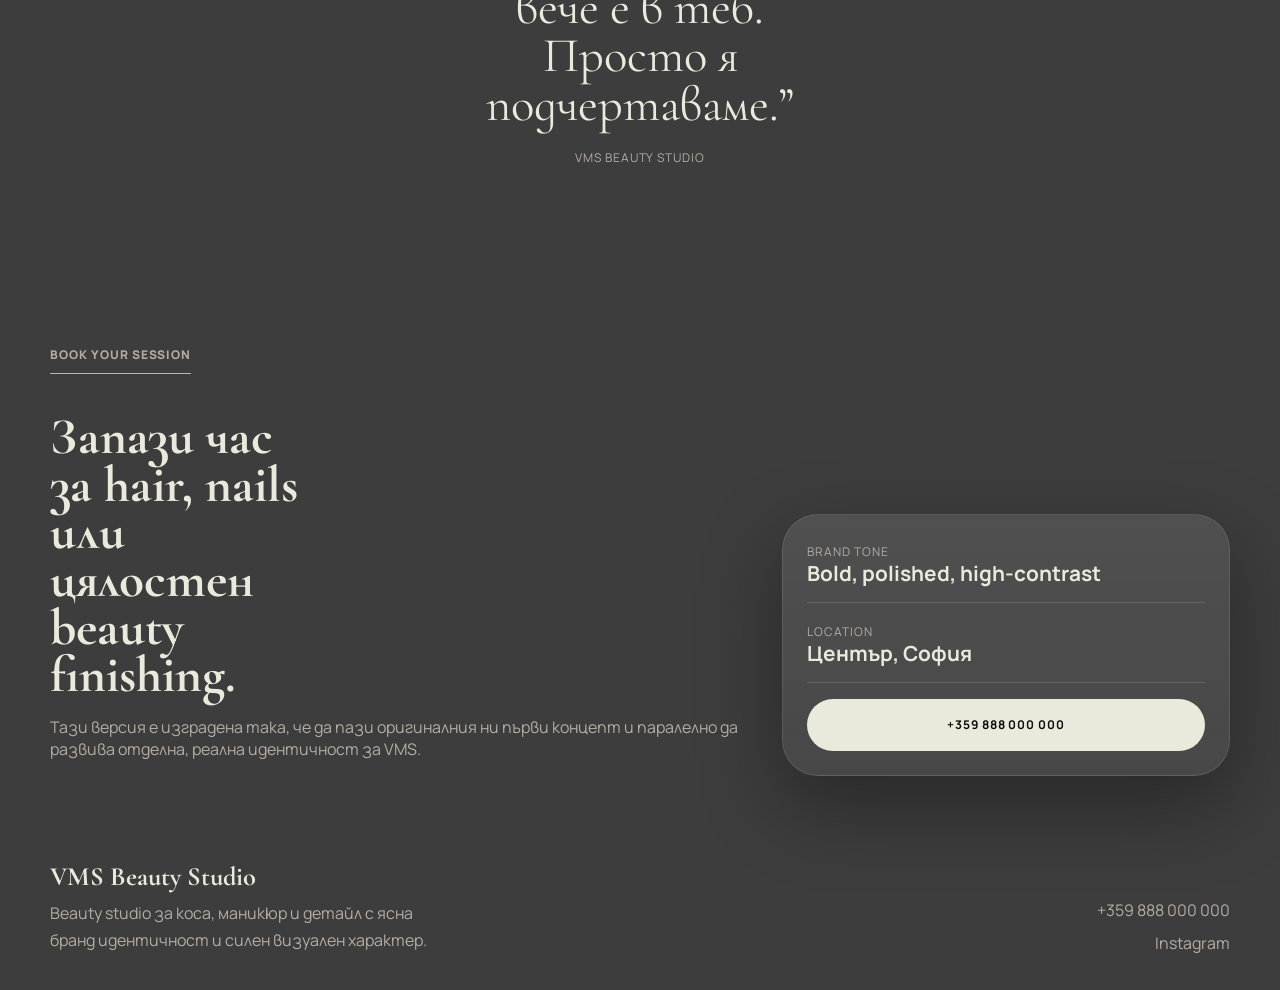
==== commit d267bd4e: "services section ready" ====
--- a/vms.html
+++ b/vms.html
@@ -33,7 +33,7 @@
 
       <main id="home">
         <section class="hero">
-          <div class="hero-copy" data-reveal="up">
+          <div class="hero-copy" data-reveal="up" data-parallax="text">
             <p class="eyebrow">Коса, маникюр, грим и детайл</p>
             <h1>Тук не създаваме красота. Тя вече е в теб. Просто я подчертаваме.</h1>
             <div class="hero-actions">
@@ -43,7 +43,7 @@
           </div>
 
           <div class="hero-visual" data-reveal="fade">
-            <figure class="hero-photo-frame" data-parallax="0.12">
+            <figure class="hero-photo-frame" data-parallax="image">
               <img
                 class="hero-photo"
                 src="assets/mahdi.png"
@@ -53,61 +53,70 @@
           </div>
         </section>
 
-        <section class="metrics" data-reveal="up">
-          <div>
-            <span>Индивидуален подход</span>
-            <p>Всяка визия започва с внимание към чертите, стила и усещането, което искаш да носиш.</p>
-          </div>
-          <div>
-            <span>Фин детайл</span>
-            <p>Красотата не е в излишъка, а в добре премерените решения.</p>
-          </div>
-          <div>
-            <span>Завършен резултат</span>
-            <p>Търсим визия, която изглежда уверено, поддържано и истински твоя.</p>
+        <section class="metrics-wrap">
+          <div class="metrics" data-reveal="up">
+            <div>
+              <span>Индивидуален подход</span>
+              <p>Всяка визия започва с внимание към чертите, стила и усещането, което искаш да носиш.</p>
+            </div>
+            <div>
+              <span>Фин детайл</span>
+              <p>Красотата не е в излишъка, а в добре премерените решения.</p>
+            </div>
+            <div>
+              <span>Завършен резултат</span>
+              <p>Търсим визия, която изглежда уверено, поддържано и истински твоя.</p>
+            </div>
           </div>
         </section>
 
         <section class="section services" id="services">
           <div class="section-heading" data-reveal="up">
-            <p class="eyebrow">Core services</p>
-            <h2>Услуги, подредени около истинската сила на бранда.</h2>
+            <h2>Услуги, подредени около теб.</h2>
           </div>
 
           <div class="service-grid">
             <article class="service-item" data-reveal="up">
-              <span>01</span>
-              <h3>Hair styling</h3>
-              <p>
-                Подстригване, оформяне и finishing, които стоят clean и фотогенично.
-              </p>
-            </article>
-            <article class="service-item" data-reveal="up">
-              <span>02</span>
-              <h3>Color &amp; gloss</h3>
-              <p>
-                Блясък, тон и дълбочина за коса с ясен контур и живо присъствие.
-              </p>
-            </article>
-            <article class="service-item" data-reveal="up">
-              <span>03</span>
-              <h3>Nails</h3>
-              <p>
-                Маникюр с графична чистота, добра форма и внимание към малкия детайл.
-              </p>
-            </article>
-            <article class="service-item" data-reveal="up">
-              <span>04</span>
-              <h3>Makeup</h3>
-              <p>
-                Soft glam или силно изразен look за поводи, снимки и уверен everyday finish.
-              </p>
+              <div class="service-item-inner">
+                <span>01</span>
+                <h3>Коса</h3>
+                <p>
+                  Подстригване, оформяне и финален щрих, които стоят естествено и уверено.
+                </p>
+              </div>
+            </article>
+            <article class="service-item" data-reveal="up">
+              <div class="service-item-inner">
+                <span>02</span>
+                <h3>Цвят и блясък</h3>
+                <p>
+                  Блясък, тон и дълбочина за коса с ясен контур и живо присъствие.
+                </p>
+              </div>
+            </article>
+            <article class="service-item" data-reveal="up">
+              <div class="service-item-inner">
+                <span>03</span>
+                <h3>Маникюр</h3>
+                <p>
+                  Маникюр с графична чистота, добра форма и внимание към малкия детайл.
+                </p>
+              </div>
+            </article>
+            <article class="service-item" data-reveal="up">
+              <div class="service-item-inner">
+                <span>04</span>
+                <h3>Грим</h3>
+                <p>
+                  Мек блясък или по-изразена визия за поводи, снимки и уверено присъствие.
+                </p>
+              </div>
             </article>
           </div>
         </section>
 
         <section class="section split-section" id="ritual">
-          <div class="split-visual" data-reveal="fade" data-parallax="0.08">
+          <div class="split-visual" data-reveal="fade">
             <div class="texture texture-one"></div>
             <div class="texture texture-two"></div>
           </div>
@@ -140,7 +149,6 @@
             <div class="gallery-panel gallery-tall" data-reveal="fade">
               <img
                 class="gallery-image"
-                data-parallax="0.06"
                 src="https://images.pexels.com/photos/33277965/pexels-photo-33277965.jpeg?cs=srgb&amp;dl=pexels-____dhayvid-1869702487-33277965.jpg&amp;fm=jpg"
                 alt="Студиен beauty портрет на жена на неутрален фон"
               />
@@ -152,7 +160,6 @@
             <div class="gallery-panel gallery-wide" data-reveal="fade">
               <img
                 class="gallery-image"
-                data-parallax="0.06"
                 src="https://images.pexels.com/photos/13767162/pexels-photo-13767162.jpeg?cs=srgb&amp;dl=pexels-geezy-photography-325144321-13767162.jpg&amp;fm=jpg"
                 alt="Близък beauty кадър с акцент върху грим и кожа"
               />
@@ -164,7 +171,6 @@
             <div class="gallery-panel gallery-accent" data-reveal="fade">
               <img
                 class="gallery-image"
-                data-parallax="0.06"
                 src="https://images.pexels.com/photos/7446912/pexels-photo-7446912.jpeg?cs=srgb&amp;dl=pexels-gustavo-fring-7446912.jpg&amp;fm=jpg"
                 alt="Маникюрна процедура в beauty salon"
               />
--- a/vms.css
+++ b/vms.css
@@ -51,9 +51,13 @@
 }
 
 .topbar,
-.metrics,
 .section,
 .footer {
+  width: min(calc(100% - 2rem), var(--max-width));
+  margin: 0 auto;
+}
+
+.metrics {
   width: min(calc(100% - 2rem), var(--max-width));
   margin: 0 auto;
 }
@@ -199,9 +203,25 @@
 }
 
 .eyebrow {
+  position: relative;
+  display: inline-block;
   margin: 0 0 2.5rem;
+  padding-bottom: 0.7rem;
   color: rgba(255, 255, 255, 0.86);
   font-weight: 800;
+}
+
+.eyebrow::after {
+  content: "";
+  position: absolute;
+  left: 0;
+  bottom: 0;
+  width: 100%;
+  height: 1px;
+  background: rgba(233, 234, 220, 0.72);
+  transform-origin: left;
+  transform: scaleX(0);
+  animation: eyebrow-line-reveal 900ms cubic-bezier(0.22, 1, 0.36, 1) 220ms forwards;
 }
 
 .hero h1,
@@ -290,15 +310,28 @@
   line-height: 1.2;
 }
 
+.metrics-wrap {
+  width: 100%;
+  padding: 10.5rem 0 7.5rem;
+  background: linear-gradient(
+    180deg,
+    #121411 0%,
+    #171916 18%,
+    #1f211f 38%,
+    #2b2c2c 68%,
+    #353535 86%,
+    #3d3d3d 100%
+  );
+}
+
 .metrics {
   display: grid;
   grid-template-columns: repeat(3, minmax(0, 1fr));
   gap: 1rem;
-  padding: 1.75rem 0 1rem;
 }
 
 .metrics div {
-  padding: 2.4rem 0 1.5rem;
+  padding: 2.1rem 0;
   border-top: 1px solid var(--line);
 }
 
@@ -337,14 +370,105 @@
 }
 
 .service-item {
+  position: relative;
   min-height: 19rem;
+  border-radius: var(--radius-lg);
+  overflow: hidden;
+  background: rgba(233, 234, 220, 0.08);
+  border: 1px solid transparent;
+  box-shadow: 0 18px 45px rgba(0, 0, 0, 0.18);
+  transition:
+    transform 260ms ease,
+    background 260ms ease,
+    box-shadow 260ms ease;
+  isolation: isolate;
+}
+
+.service-item::before {
+  content: "";
+  position: absolute;
+  inset: -30%;
+  background: conic-gradient(
+    from 0deg,
+    rgba(233, 234, 220, 0.04) 0deg,
+    rgba(233, 234, 220, 0.04) 120deg,
+    rgba(233, 234, 220, 0.9) 154deg,
+    rgba(233, 234, 220, 0.4) 170deg,
+    rgba(233, 234, 220, 0.16) 182deg,
+    rgba(233, 234, 220, 0.04) 215deg,
+    rgba(233, 234, 220, 0.04) 360deg
+  );
+  transform: rotate(0deg);
+  opacity: 0.9;
+  animation: service-border-rotate 7.2s linear infinite;
+  z-index: 0;
+  pointer-events: none;
+}
+
+.service-item-inner {
+  position: absolute;
+  inset: 1px;
   padding: 1.4rem;
-  border-radius: var(--radius-lg);
-  background:
-    linear-gradient(180deg, rgba(255, 255, 255, 0.06), rgba(255, 255, 255, 0.03)),
-    rgba(255, 255, 255, 0.02);
-  border: 1px solid rgba(255, 255, 255, 0.08);
-  box-shadow: 0 18px 45px rgba(0, 0, 0, 0.18);
+  border-radius: calc(var(--radius-lg) - 1px);
+  background:
+    linear-gradient(180deg, rgba(59, 59, 59, 0.985), rgba(54, 54, 54, 0.985)),
+    #383838;
+  overflow: hidden;
+}
+
+.service-item-inner::before {
+  content: "";
+  position: absolute;
+  inset: 0;
+  background: radial-gradient(circle at 50% 0%, rgba(233, 234, 220, 0.08) 0%, rgba(233, 234, 220, 0) 30%);
+  transform: translate3d(0, 0, 0);
+  animation: service-liquid-float 8.5s ease-in-out infinite;
+  z-index: 0;
+  pointer-events: none;
+}
+
+.service-item-inner::after {
+  content: "";
+  position: absolute;
+  inset: -35% -60%;
+  background: linear-gradient(115deg, rgba(233, 234, 220, 0) 28%, rgba(233, 234, 220, 0.16) 48%, rgba(233, 234, 220, 0) 66%);
+  transform: translateX(-28%) rotate(8deg);
+  opacity: 0;
+  transition:
+    transform 480ms ease,
+    opacity 320ms ease;
+  z-index: 0;
+  pointer-events: none;
+}
+
+.service-item-inner > * {
+  position: relative;
+  z-index: 1;
+}
+
+.service-item:hover {
+  transform: translateY(-8px);
+  background: rgba(233, 234, 220, 0.12);
+  box-shadow: 0 24px 52px rgba(0, 0, 0, 0.24);
+}
+
+.service-item:hover .service-item-inner,
+.service-item:focus-within .service-item-inner {
+  background:
+    linear-gradient(180deg, rgba(64, 64, 64, 0.985), rgba(57, 57, 57, 0.985)),
+    #3d3d3d;
+}
+
+.service-item:hover .service-item-inner::before,
+.service-item:focus-within .service-item-inner::before {
+  background:
+    radial-gradient(circle at 50% 0%, rgba(233, 234, 220, 0.1) 0%, rgba(233, 234, 220, 0) 32%);
+}
+
+.service-item:hover .service-item-inner::after,
+.service-item:focus-within .service-item-inner::after {
+  opacity: 1;
+  transform: translateX(18%) rotate(8deg);
 }
 
 .service-item span {
@@ -643,6 +767,40 @@
   border-color: var(--accent);
 }
 
+@keyframes eyebrow-line-reveal {
+  from {
+    transform: scaleX(0);
+  }
+
+  to {
+    transform: scaleX(1);
+  }
+}
+
+@keyframes service-liquid-float {
+  0% {
+    transform: translate3d(0, 0, 0) scale(1);
+  }
+
+  50% {
+    transform: translate3d(12px, 18px, 0) scale(1.08);
+  }
+
+  100% {
+    transform: translate3d(0, 0, 0) scale(1);
+  }
+}
+
+@keyframes service-border-rotate {
+  0% {
+    transform: rotate(0deg);
+  }
+
+  100% {
+    transform: rotate(360deg);
+  }
+}
+
 [data-reveal] {
   opacity: 0;
   transform: translateY(32px);
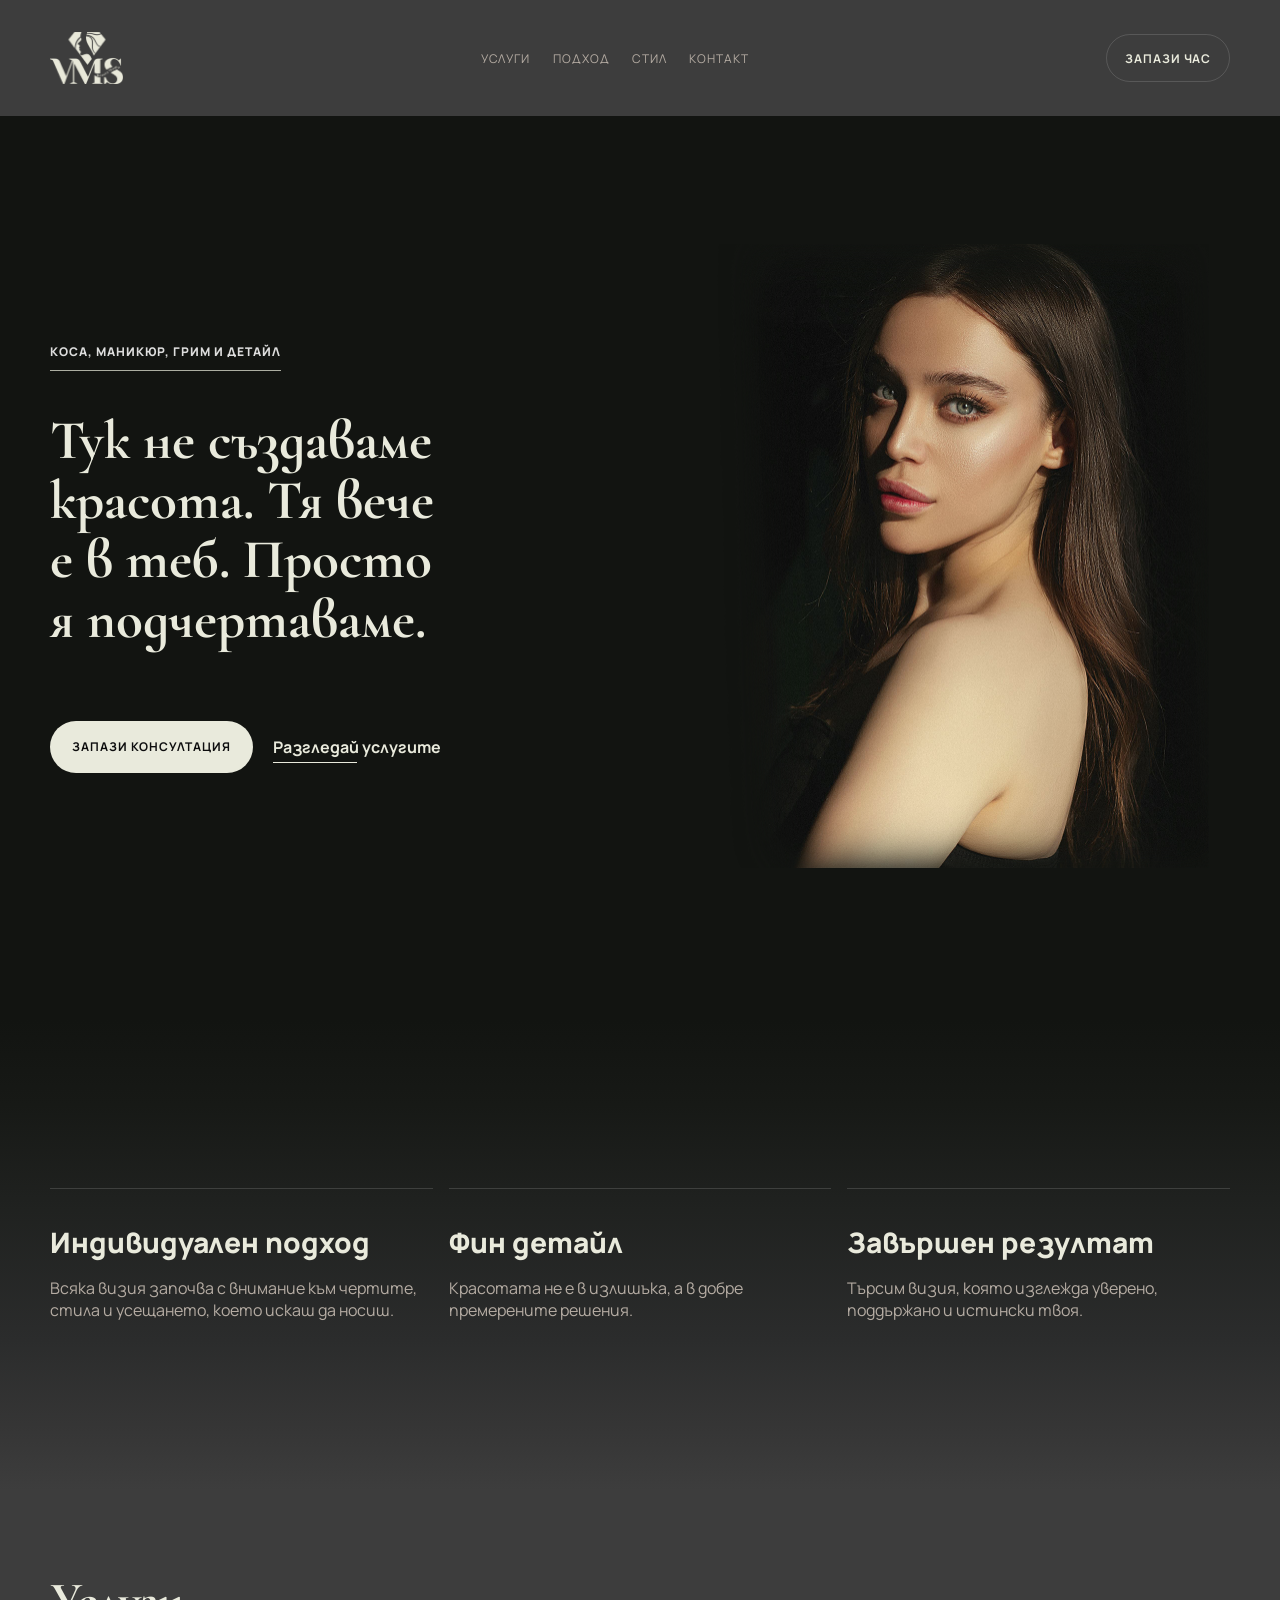
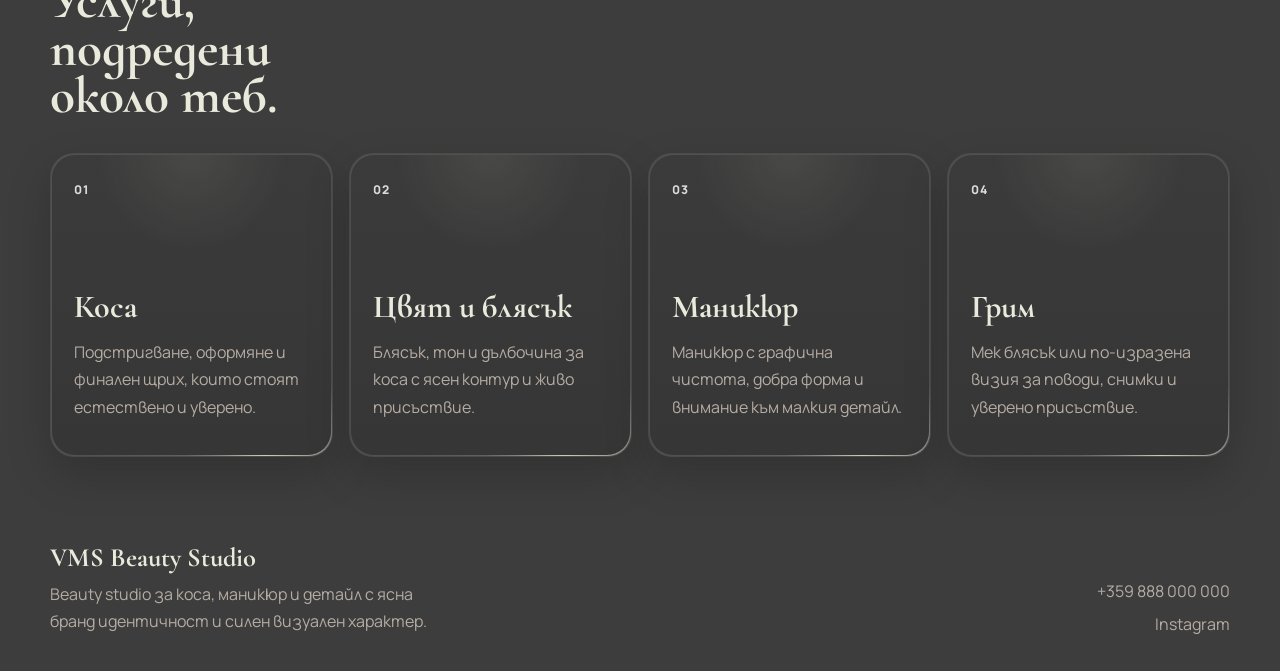
==== commit ea4dc3a3: "първите три секции - десктоп и мобилни" ====
--- a/vms.html
+++ b/vms.html
@@ -32,7 +32,7 @@
       </header>
 
       <main id="home">
-        <section class="hero">
+        <section class="hero hero-desktop">
           <div class="hero-copy" data-reveal="up" data-parallax="text">
             <p class="eyebrow">Коса, маникюр, грим и детайл</p>
             <h1>Тук не създаваме красота. Тя вече е в теб. Просто я подчертаваме.</h1>
@@ -53,6 +53,18 @@
           </div>
         </section>
 
+        <section class="hero-mobile">
+          <div class="hero-mobile-bg" aria-hidden="true"></div>
+          <div class="hero-mobile-copy">
+            <p class="eyebrow" data-mobile-fade="1">Коса, маникюр, грим и детайл</p>
+            <h1 data-mobile-fade="2">Тук не създаваме красота. Тя вече е в теб. Просто я подчертаваме.</h1>
+            <div class="hero-actions" data-mobile-fade="3">
+              <a class="button" href="#booking">Запази консултация</a>
+              <a class="text-link" href="#services">Разгледай услугите</a>
+            </div>
+          </div>
+        </section>
+
         <section class="metrics-wrap">
           <div class="metrics" data-reveal="up">
             <div>
@@ -115,6 +127,7 @@
           </div>
         </section>
 
+        <!--
         <section class="section split-section" id="ritual">
           <div class="split-visual" data-reveal="fade">
             <div class="texture texture-one"></div>
@@ -210,6 +223,7 @@
             <a class="button" href="tel:+359888000000">+359 888 000 000</a>
           </div>
         </section>
+        -->
       </main>
 
       <footer class="footer" id="contact">
--- a/vms.css
+++ b/vms.css
@@ -194,6 +194,15 @@
   align-items: center;
   padding: 8rem max(1rem, calc((100vw - var(--max-width)) / 2)) 9.5rem;
   background: #121411;
+}
+
+.hero-mobile {
+  display: none;
+}
+
+[data-mobile-fade] {
+  opacity: 1;
+  transform: none;
 }
 
 .hero-copy,
@@ -869,43 +878,104 @@
     padding: 1rem;
   }
 
-  .hero {
-    gap: 1.5rem;
-    padding-inline: 1rem;
-    padding-top: 3.5rem;
-    padding-bottom: 6rem;
+  .hero-desktop {
+    display: none;
+  }
+
+  .hero-mobile {
+    position: relative;
+    display: flex;
+    align-items: flex-start;
+    min-height: 32rem;
+    padding: 1.5rem 1rem 0;
+    overflow: hidden;
+    background: #121411;
+  }
+
+  .hero-mobile.is-visible .hero-mobile-bg {
+    opacity: 1;
+    transform: scale(1);
   }
 
   .brand-logo {
     height: 2.7rem;
   }
 
-  .hero h1 {
-    font-size: clamp(1.8rem, 8.8vw, 2.7rem);
-  }
-
-  .hero-actions,
+  .hero-mobile h1 {
+    margin: 0;
+    max-width: 9ch;
+    font-family: "Cormorant Garamond", serif;
+    font-weight: 700;
+    font-size: clamp(1.55rem, 7.4vw, 2.3rem);
+    line-height: 1.08;
+  }
+
+  .hero-mobile .hero-actions,
   .footer {
     flex-direction: column;
     align-items: flex-start;
   }
 
-  .hero-visual {
-    min-height: 390px;
-  }
-
-  .hero-photo-frame {
-    width: 100%;
-    margin: 0;
-  }
-
-  .hero-photo {
-    height: 28rem;
+  .hero-mobile .hero-actions {
+    margin-top: 2rem;
+  }
+
+  .hero-mobile-bg {
+    position: absolute;
+    inset: 0;
+    z-index: 0;
+    background:
+      linear-gradient(90deg, rgba(0, 0, 0, 0.9) 0%, rgba(0, 0, 0, 0.76) 34%, rgba(0, 0, 0, 0.32) 58%, rgba(0, 0, 0, 0) 78%),
+      url("assets/mahdi.png");
+    background-repeat: no-repeat;
+    background-size: auto 50%;
+    background-position: right -0.5rem top 4.5rem;
+    pointer-events: none;
+    opacity: 0;
+    transform: scale(1.05);
+    transition:
+      opacity 1800ms cubic-bezier(0.16, 1, 0.3, 1),
+      transform 2600ms cubic-bezier(0.16, 1, 0.3, 1);
+  }
+
+  .hero-mobile-copy {
+    position: relative;
+    z-index: 1;
+    max-width: 18rem;
+  }
+
+  .hero-mobile [data-mobile-fade] {
+    opacity: 0;
+    transform: translateY(24px);
+    transition:
+      opacity 1400ms cubic-bezier(0.16, 1, 0.3, 1),
+      transform 1800ms cubic-bezier(0.16, 1, 0.3, 1);
+  }
+
+  .hero-mobile.is-visible [data-mobile-fade] {
+    opacity: 1;
+    transform: translateY(0);
+  }
+
+  .hero-mobile.is-visible [data-mobile-fade="1"] {
+    transition-delay: 280ms;
+  }
+
+  .hero-mobile.is-visible [data-mobile-fade="2"] {
+    transition-delay: 500ms;
+  }
+
+  .hero-mobile.is-visible [data-mobile-fade="3"] {
+    transition-delay: 760ms;
   }
 
   .metrics,
   .service-grid {
     grid-template-columns: 1fr;
+  }
+
+  .metrics-wrap {
+    padding: 0 0 3rem;
   }
 
   .section {
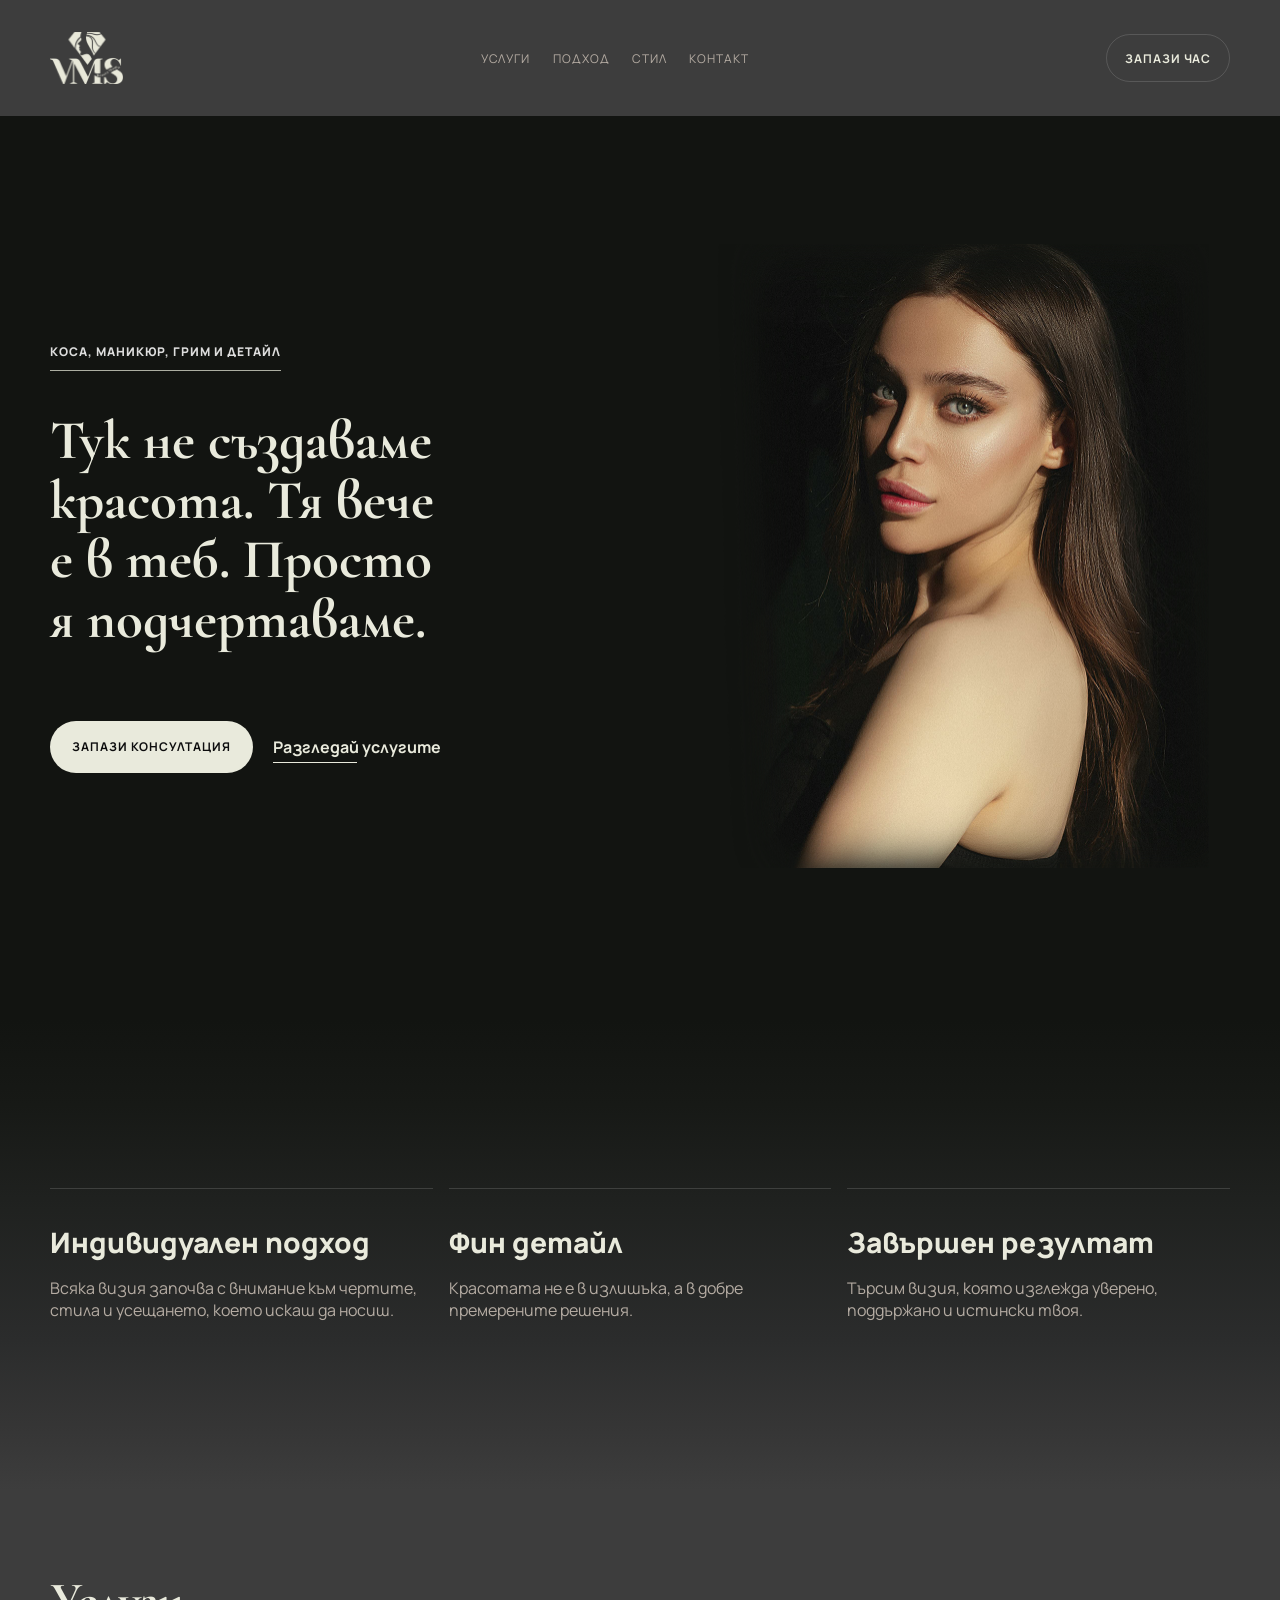
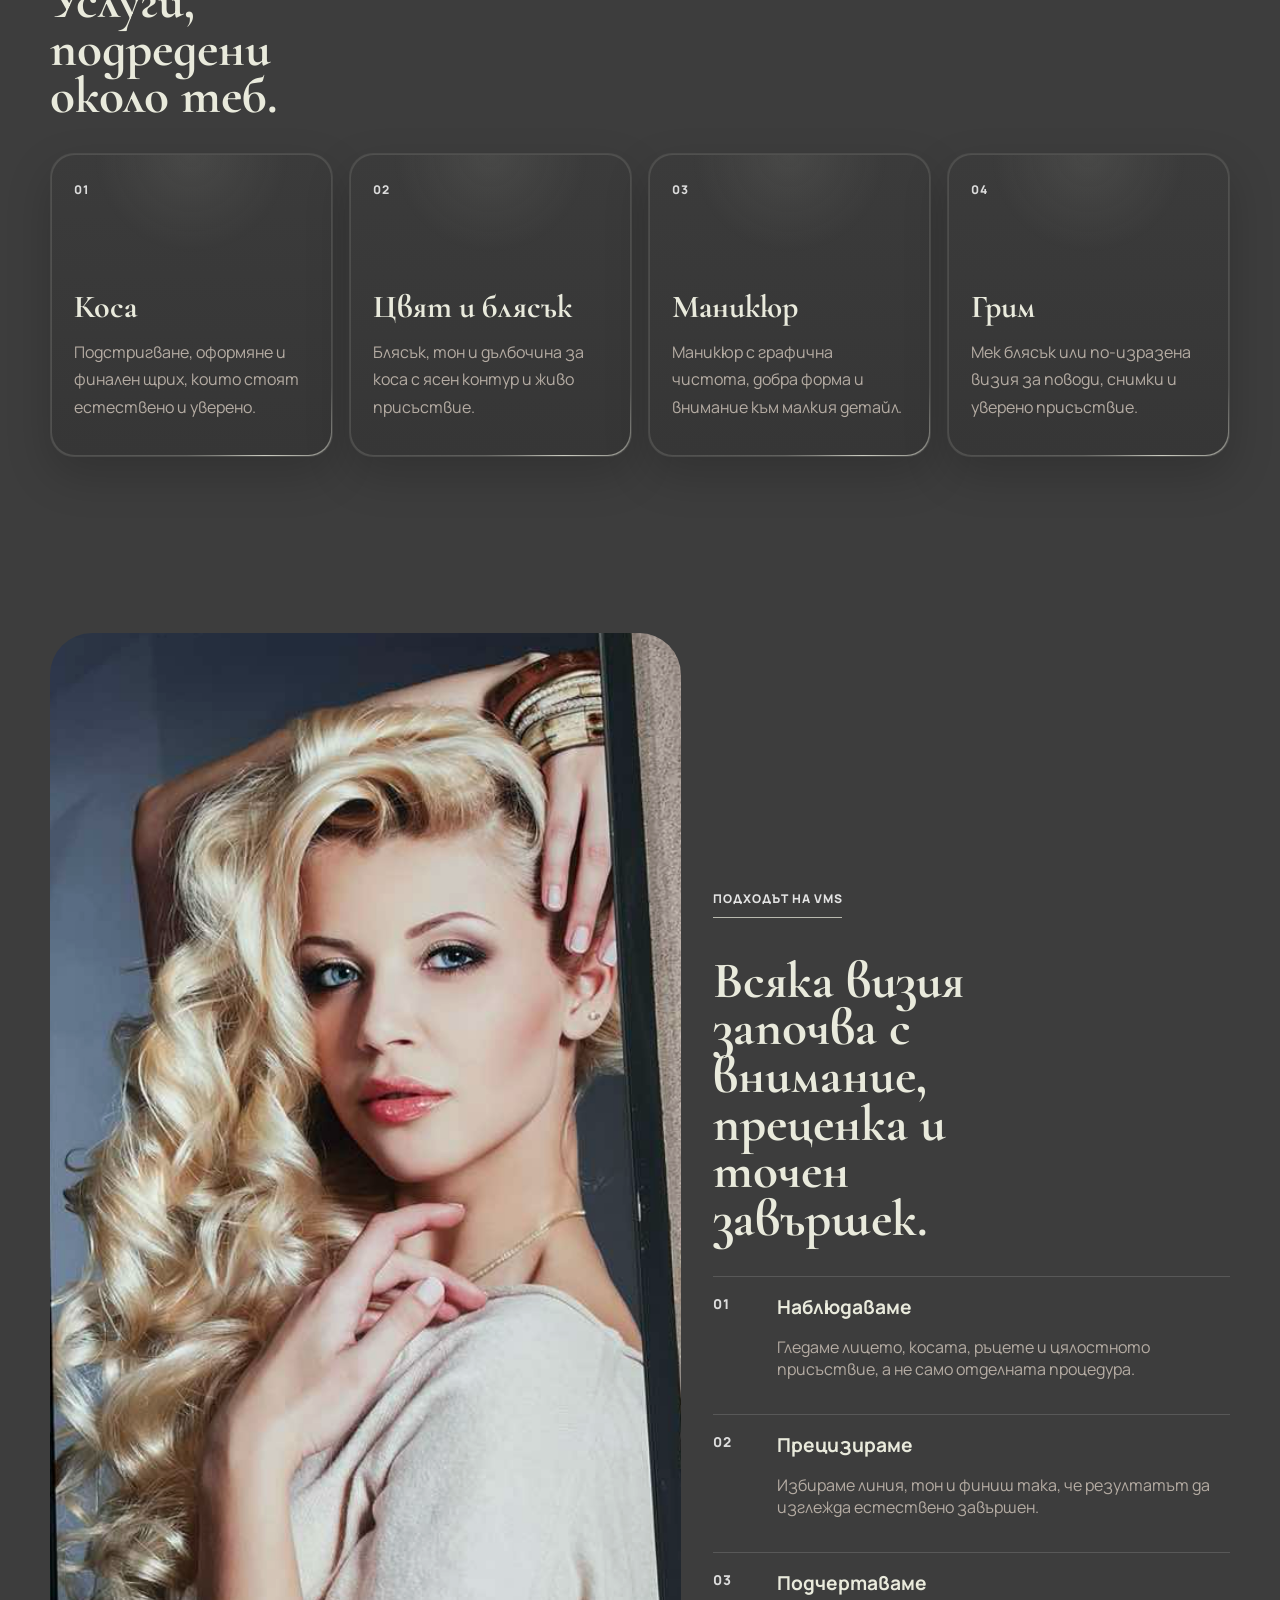
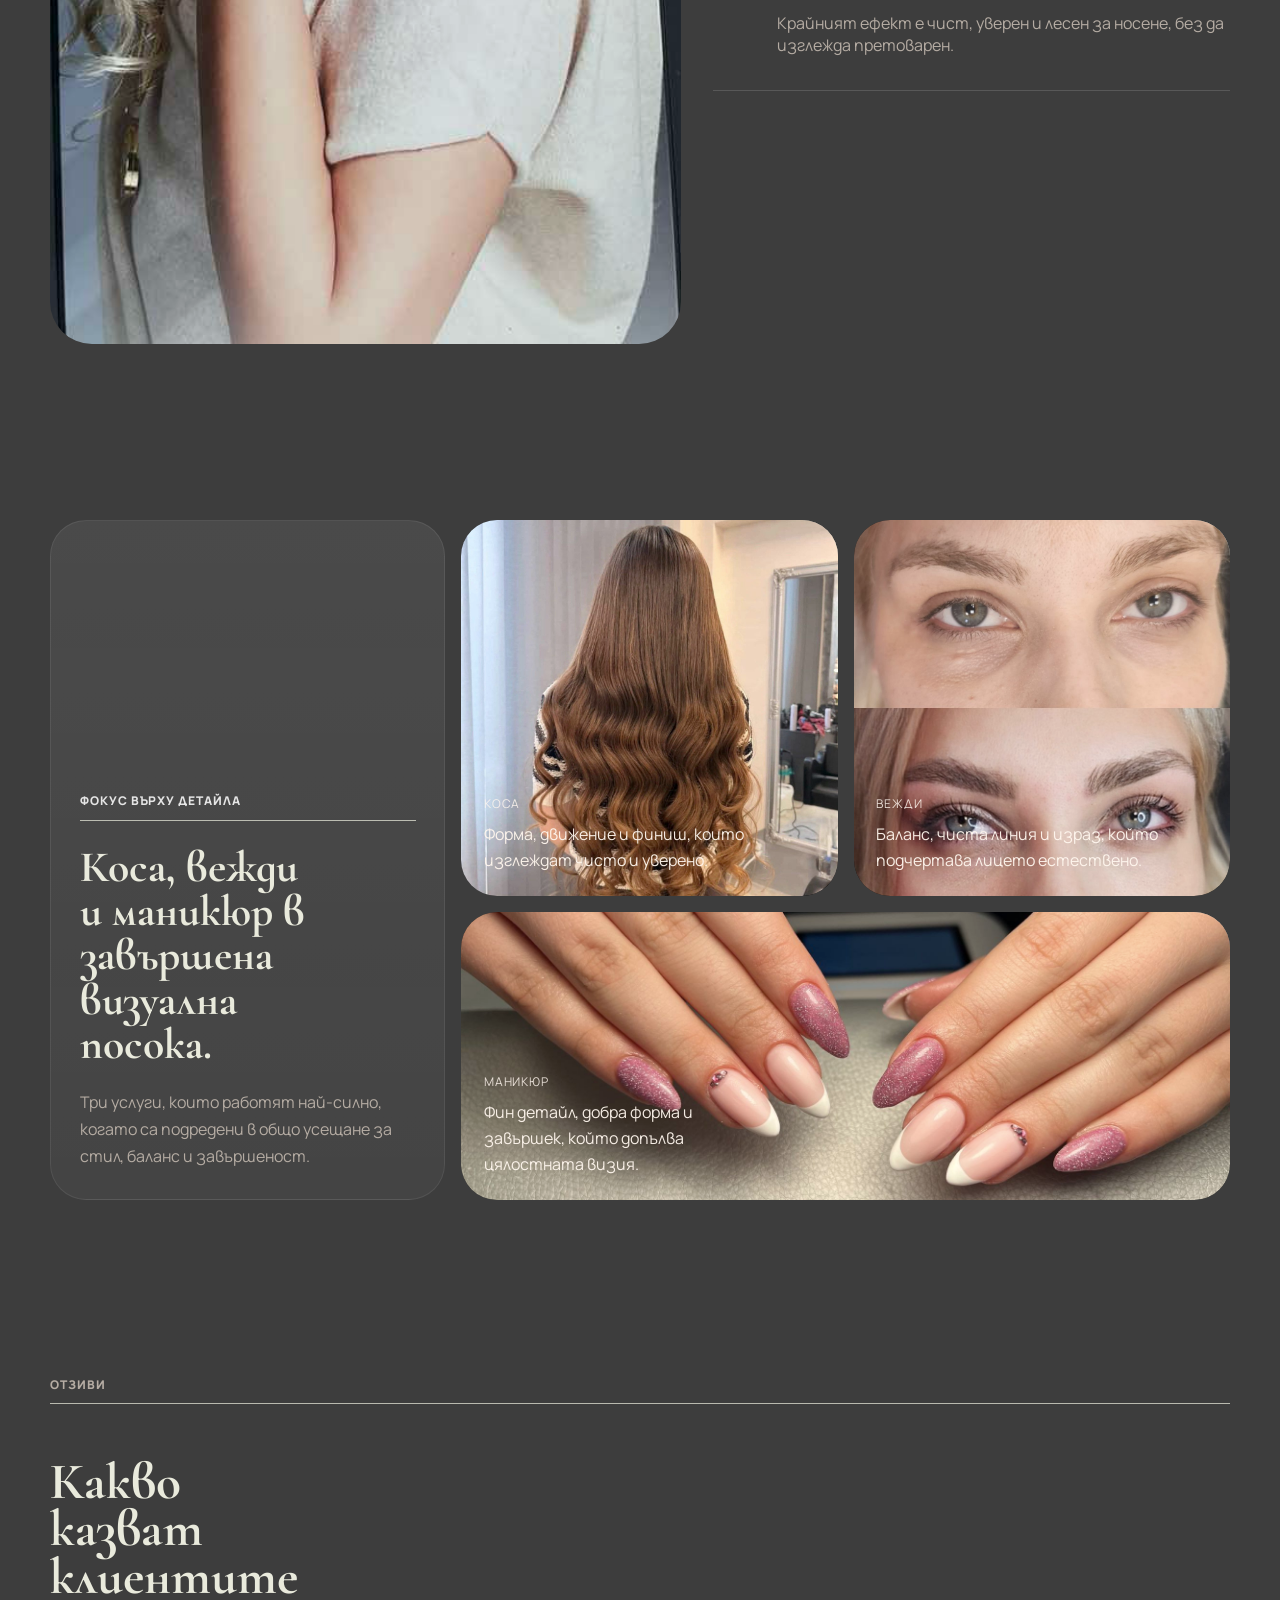
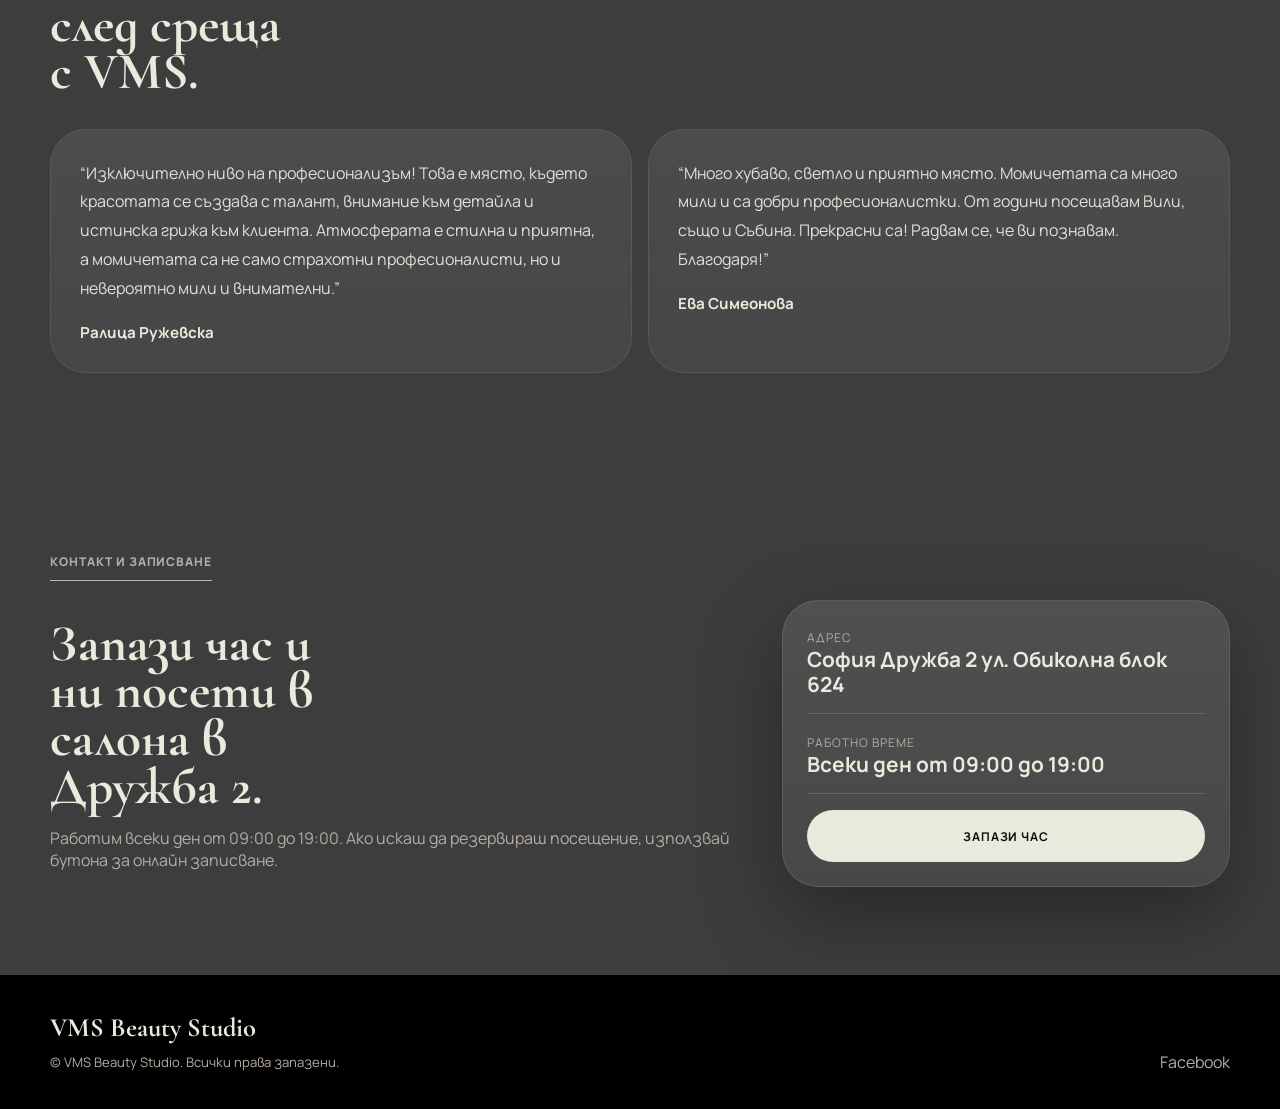
==== commit 2e9375e1: "First full Itteration" ====
--- a/vms.html
+++ b/vms.html
@@ -127,113 +127,137 @@
           </div>
         </section>
 
-        <!--
         <section class="section split-section" id="ritual">
           <div class="split-visual" data-reveal="fade">
-            <div class="texture texture-one"></div>
-            <div class="texture texture-two"></div>
+            <img
+              class="split-image"
+              src="assets/blondie.png"
+              alt="Русокоса жена в beauty портрет"
+            />
           </div>
           <div class="split-copy" data-reveal="up">
-            <p class="eyebrow">The VMS approach</p>
-            <h2>Красотата е в детайла. Работата ни започва точно оттам.</h2>
+            <p class="eyebrow">Подходът на VMS</p>
+            <h2>Всяка визия започва с внимание, преценка и точен завършек.</h2>
             <ol class="ritual-list">
               <li>
-                <strong>Observe</strong>
-                <p>Гледаме лицето, косата, ръцете и цялостното присъствие, не само отделната процедура.</p>
+                <strong>Наблюдаваме</strong>
+                <p>Гледаме лицето, косата, ръцете и цялостното присъствие, а не само отделната процедура.</p>
               </li>
               <li>
-                <strong>Refine</strong>
-                <p>Правим точни избори в линия, тон и финиш, за да има резултатът ясно излъчване.</p>
+                <strong>Прецизираме</strong>
+                <p>Избираме линия, тон и финиш така, че резултатът да изглежда естествено завършен.</p>
               </li>
               <li>
-                <strong>Present</strong>
-                <p>Крайният ефект е polished, забележим и лесен за носене, без да изглежда претоварен.</p>
+                <strong>Подчертаваме</strong>
+                <p>Крайният ефект е чист, уверен и лесен за носене, без да изглежда претоварен.</p>
               </li>
             </ol>
           </div>
         </section>
 
         <section class="section gallery-section" id="space">
+          <div class="gallery gallery-bento">
+            <div class="gallery-intro" data-reveal="up">
+              <p class="eyebrow">Фокус върху детайла</p>
+              <h2>Коса, вежди и маникюр в завършена визуална посока.</h2>
+              <p>
+                Три услуги, които работят най-силно, когато са подредени в общо
+                усещане за стил, баланс и завършеност.
+              </p>
+            </div>
+            <div class="gallery-panel gallery-square gallery-panel-strong-mask" data-reveal="fade">
+              <img
+                class="gallery-image"
+                src="assets/hair.jpg"
+                alt="Стайлинг на коса"
+              />
+              <div class="panel-copy">
+                <span>Коса</span>
+                <p>Форма, движение и финиш, които изглеждат чисто и уверено.</p>
+              </div>
+            </div>
+            <div class="gallery-panel gallery-square gallery-panel-strong-mask" data-reveal="fade">
+              <img
+                class="gallery-image"
+                src="assets/eyebrows.jpg"
+                alt="Оформяне на вежди"
+              />
+              <div class="panel-copy">
+                <span>Вежди</span>
+                <p>Баланс, чиста линия и израз, който подчертава лицето естествено.</p>
+              </div>
+            </div>
+            <div class="gallery-panel gallery-square" data-reveal="fade">
+              <img
+                class="gallery-image"
+                src="assets/nails.jpg"
+                alt="Маникюр"
+              />
+              <div class="panel-copy">
+                <span>Маникюр</span>
+                <p>Фин детайл, добра форма и завършек, който допълва цялостната визия.</p>
+              </div>
+            </div>
+          </div>
+        </section>
+
+        <section class="section quote-section">
           <div class="section-heading" data-reveal="up">
-            <p class="eyebrow">Brand cues</p>
-            <h2>Черно, бяло и силен beauty контраст като основа на визуалния език.</h2>
-          </div>
-          <div class="gallery">
-            <div class="gallery-panel gallery-tall" data-reveal="fade">
-              <img
-                class="gallery-image"
-                src="https://images.pexels.com/photos/33277965/pexels-photo-33277965.jpeg?cs=srgb&amp;dl=pexels-____dhayvid-1869702487-33277965.jpg&amp;fm=jpg"
-                alt="Студиен beauty портрет на жена на неутрален фон"
-              />
-              <div class="panel-copy">
-                <span>Facade energy</span>
-                <p>Силна витрина, високи вертикали и бранд, който се разчита отдалеч.</p>
-              </div>
-            </div>
-            <div class="gallery-panel gallery-wide" data-reveal="fade">
-              <img
-                class="gallery-image"
-                src="https://images.pexels.com/photos/13767162/pexels-photo-13767162.jpeg?cs=srgb&amp;dl=pexels-geezy-photography-325144321-13767162.jpg&amp;fm=jpg"
-                alt="Близък beauty кадър с акцент върху грим и кожа"
-              />
-              <div class="panel-copy">
-                <span>Graphic contrast</span>
-                <p>Черно и ivory дават по-точна, modern-luxe посока от мек, бежов editorial стил.</p>
-              </div>
-            </div>
-            <div class="gallery-panel gallery-accent" data-reveal="fade">
-              <img
-                class="gallery-image"
-                src="https://images.pexels.com/photos/7446912/pexels-photo-7446912.jpeg?cs=srgb&amp;dl=pexels-gustavo-fring-7446912.jpg&amp;fm=jpg"
-                alt="Маникюрна процедура в beauty salon"
-              />
-              <div class="panel-copy">
-                <span>Signature slogan</span>
-                <p>“Тук не създаваме красота. Тя вече е в теб. Просто я подчертаваме.”</p>
-              </div>
-            </div>
-          </div>
-        </section>
-
-        <section class="section quote-section">
-          <blockquote data-reveal="up">
-            “Тук не създаваме красота. Тя вече е в теб. Просто я подчертаваме.”
-          </blockquote>
-          <p data-reveal="up">VMS Beauty Studio</p>
+            <p class="eyebrow">Отзиви</p>
+            <h2>Какво казват клиентите след среща с VMS.</h2>
+          </div>
+          <div class="reviews-grid">
+            <article class="review-card" data-reveal="up">
+              <p>
+                “Изключително ниво на професионализъм! Това е място, където
+                красотата се създава с талант, внимание към детайла и истинска
+                грижа към клиента. Атмосферата е стилна и приятна, а момичетата
+                са не само страхотни професионалисти, но и невероятно мили и
+                внимателни.”
+              </p>
+              <strong>Ралица Ружевска</strong>
+            </article>
+            <article class="review-card" data-reveal="up">
+              <p>
+                “Много хубаво, светло и приятно място. Момичетата са много мили
+                и са добри професионалистки. От години посещавам Вили, също и
+                Събина. Прекрасни са! Радвам се, че ви познавам. Благодаря!”
+              </p>
+              <strong>Ева Симеонова</strong>
+            </article>
+          </div>
         </section>
 
         <section class="section booking-section" id="booking">
           <div class="booking-copy" data-reveal="up">
-            <p class="eyebrow">Book your session</p>
-            <h2>Запази час за hair, nails или цялостен beauty finishing.</h2>
+            <p class="eyebrow">Контакт и записване</p>
+            <h2>Запази час и ни посети в салона в Дружба 2.</h2>
             <p>
-              Тази версия е изградена така, че да пази оригиналния ни първи
-              концепт и паралелно да развива отделна, реална идентичност за VMS.
+              Работим всеки ден от 09:00 до 19:00. Ако искаш да резервираш
+              посещение, използвай бутона за онлайн записване.
             </p>
           </div>
           <div class="booking-panel" data-reveal="up">
             <div>
-              <span>Brand tone</span>
-              <strong>Bold, polished, high-contrast</strong>
-            </div>
-            <div>
-              <span>Location</span>
-              <strong>Център, София</strong>
-            </div>
-            <a class="button" href="tel:+359888000000">+359 888 000 000</a>
-          </div>
-        </section>
-        -->
+              <span>Адрес</span>
+              <strong>София Дружба 2 ул. Обиколна блок 624</strong>
+            </div>
+            <div>
+              <span>Работно време</span>
+              <strong>Всеки ден от 09:00 до 19:00</strong>
+            </div>
+            <a class="button" href="https://studio24.bg/m/vms-beauty-studio-s4186?m" target="_blank" rel="noreferrer">Запази час</a>
+          </div>
+        </section>
       </main>
 
       <footer class="footer" id="contact">
         <div>
           <strong>VMS Beauty Studio</strong>
-          <p>Beauty studio за коса, маникюр и детайл с ясна бранд идентичност и силен визуален характер.</p>
+          <p class="footer-copy">© VMS Beauty Studio. Всички права запазени.</p>
         </div>
         <div>
-          <a href="tel:+359888000000">+359 888 000 000</a>
-          <a href="https://instagram.com" target="_blank" rel="noreferrer">Instagram</a>
+          <a href="https://www.facebook.com/profile.php?id=61570392567536" target="_blank" rel="noreferrer">Facebook</a>
         </div>
       </footer>
 
--- a/vms.css
+++ b/vms.css
@@ -508,36 +508,20 @@
   min-height: 36rem;
   border-radius: calc(var(--radius-xl) + 6px);
   overflow: hidden;
-  background:
-    linear-gradient(180deg, rgba(255, 255, 255, 0.08), rgba(255, 255, 255, 0)),
-    linear-gradient(135deg, #141416 0%, #f2ebe3 38%, #101013 100%);
-}
-
-.texture {
-  position: absolute;
-  border-radius: 999px;
-}
-
-.texture-one {
-  inset: 15% 12% auto auto;
-  width: 55%;
-  height: 62%;
-  background:
-    radial-gradient(circle at 25% 24%, rgba(255, 255, 255, 0.76), rgba(255, 255, 255, 0) 36%),
-    linear-gradient(135deg, rgba(255, 255, 255, 0.1), rgba(255, 255, 255, 0.04));
-  border-top-left-radius: 40%;
-  border-bottom-right-radius: 36%;
-}
-
-.texture-two {
-  inset: auto auto 8% 8%;
-  width: 48%;
-  height: 48%;
-  background:
-    radial-gradient(circle at 35% 32%, rgba(255, 255, 255, 0.82), rgba(255, 255, 255, 0) 30%),
-    linear-gradient(135deg, rgba(255, 255, 255, 0.18), rgba(255, 255, 255, 0));
-  border-top-right-radius: 42%;
-  border-bottom-left-radius: 44%;
+  background: transparent;
+}
+
+.split-image {
+  width: 100%;
+  height: 100%;
+  margin: 0;
+  object-fit: cover;
+  object-position: center;
+  filter: saturate(0.94) contrast(1.02);
+}
+
+.split-visual::after {
+  content: none;
 }
 
 .ritual-list {
@@ -577,8 +561,49 @@
 
 .gallery {
   display: grid;
-  grid-template-columns: 1fr 1.1fr;
+  grid-template-columns: repeat(3, minmax(0, 1fr));
   gap: 1rem;
+}
+
+.gallery-bento {
+  grid-template-columns: 1.05fr 1fr 1fr;
+  grid-template-areas:
+    "intro hair brows"
+    "intro nails nails";
+  align-items: stretch;
+}
+
+.gallery-intro {
+  grid-area: intro;
+  display: flex;
+  flex-direction: column;
+  justify-content: flex-end;
+  min-height: 100%;
+  padding: 1.8rem;
+  border-radius: var(--radius-xl);
+  background:
+    linear-gradient(180deg, rgba(255, 255, 255, 0.05), rgba(255, 255, 255, 0.02)),
+    rgba(255, 255, 255, 0.02);
+  border: 1px solid rgba(255, 255, 255, 0.08);
+}
+
+.gallery-intro .eyebrow {
+  margin-bottom: 1.5rem;
+}
+
+.gallery-intro h2 {
+  margin: 0;
+  max-width: 11ch;
+  font-family: "Cormorant Garamond", serif;
+  font-size: clamp(2.1rem, 3.4vw, 3.2rem);
+  line-height: 1.02;
+}
+
+.gallery-intro p:last-child {
+  max-width: 26rem;
+  margin: 1.4rem 0 0;
+  color: var(--muted);
+  line-height: 1.7;
 }
 
 .gallery-panel {
@@ -605,25 +630,37 @@
   position: absolute;
   inset: 0;
   background:
+    linear-gradient(180deg, rgba(0, 0, 0, 0.06) 0%, rgba(0, 0, 0, 0.12) 38%, rgba(0, 0, 0, 0.66) 100%),
     radial-gradient(circle at 24% 18%, rgba(255, 255, 255, 0.5), transparent 18%),
     radial-gradient(circle at 72% 24%, rgba(255, 255, 255, 0.18), transparent 22%),
     linear-gradient(130deg, rgba(255, 255, 255, 0), rgba(255, 255, 255, 0.08));
 }
 
-.gallery-tall {
-  min-height: 34rem;
-}
-
-.gallery-wide {
-  min-height: 21rem;
-}
-
-.gallery-accent {
-  grid-column: 2;
-  min-height: 12rem;
+.gallery-panel-strong-mask::before {
   background:
-    linear-gradient(180deg, rgba(255, 255, 255, 0) 0%, rgba(5, 5, 6, 0.82) 100%),
-    linear-gradient(135deg, #1a1a1d, #5a5a61);
+    linear-gradient(180deg, rgba(0, 0, 0, 0.14) 0%, rgba(0, 0, 0, 0.2) 34%, rgba(0, 0, 0, 0.8) 100%),
+    radial-gradient(circle at 24% 18%, rgba(255, 255, 255, 0.26), transparent 18%),
+    radial-gradient(circle at 72% 24%, rgba(255, 255, 255, 0.12), transparent 22%),
+    linear-gradient(130deg, rgba(255, 255, 255, 0), rgba(255, 255, 255, 0.04));
+}
+
+.gallery-square {
+  aspect-ratio: 1;
+  min-height: auto;
+}
+
+.gallery-square:nth-of-type(2) {
+  grid-area: hair;
+}
+
+.gallery-square:nth-of-type(3) {
+  grid-area: brows;
+}
+
+.gallery-square:nth-of-type(4) {
+  grid-area: nails;
+  aspect-ratio: auto;
+  min-height: 18rem;
 }
 
 .panel-copy {
@@ -648,22 +685,35 @@
 }
 
 .quote-section {
-  text-align: center;
-}
-
-.quote-section blockquote {
-  max-width: 14ch;
-  margin: 0 auto;
-  font-family: "Cormorant Garamond", serif;
-  font-size: clamp(2rem, 3.8vw, 3.5rem);
-  line-height: 1;
-}
-
-.quote-section p {
-  margin: 1.2rem 0 0;
-  text-transform: uppercase;
-  letter-spacing: 0.08em;
-  font-size: 0.75rem;
+  text-align: left;
+}
+
+.reviews-grid {
+  display: grid;
+  grid-template-columns: repeat(2, minmax(0, 1fr));
+  gap: 1rem;
+}
+
+.review-card {
+  padding: 1.8rem;
+  border-radius: var(--radius-xl);
+  background:
+    linear-gradient(180deg, rgba(255, 255, 255, 0.06), rgba(255, 255, 255, 0.03)),
+    rgba(255, 255, 255, 0.02);
+  border: 1px solid rgba(255, 255, 255, 0.08);
+}
+
+.review-card p {
+  margin: 0;
+  color: rgba(244, 239, 232, 0.9);
+  line-height: 1.8;
+}
+
+.review-card strong {
+  display: block;
+  margin-top: 1.2rem;
+  color: var(--accent);
+  font-size: 0.95rem;
 }
 
 .booking-section {
@@ -719,13 +769,22 @@
   align-items: flex-end;
   justify-content: space-between;
   gap: 2rem;
-  padding: 0 0 2.25rem;
+  width: 100%;
+  background: #000;
+  margin: 0;
+  padding: 2.5rem max(1rem, calc((100vw - var(--max-width)) / 2)) 2.25rem;
 }
 
 .footer p {
   max-width: 24rem;
   margin: 0.6rem 0 0;
   line-height: 1.7;
+}
+
+.footer-copy {
+  margin-top: 1.25rem;
+  font-size: 0.82rem;
+  color: rgba(233, 234, 220, 0.58);
 }
 
 .footer div:last-child {
@@ -866,8 +925,12 @@
     grid-template-columns: 1fr;
   }
 
-  .gallery-accent {
-    grid-column: auto;
+  .gallery-bento {
+    grid-template-areas:
+      "intro"
+      "hair"
+      "brows"
+      "nails";
   }
 }
 
@@ -984,9 +1047,12 @@
 
   .section-heading h2,
   .split-copy h2,
-  .booking-copy h2,
-  .quote-section blockquote {
+  .booking-copy h2 {
     max-width: none;
+  }
+
+  .reviews-grid {
+    grid-template-columns: 1fr;
   }
 
   .back-to-top {
@@ -996,10 +1062,6 @@
 
   .split-visual {
     min-height: 28rem;
-  }
-
-  .gallery-tall {
-    min-height: 24rem;
   }
 
   .footer div:last-child {
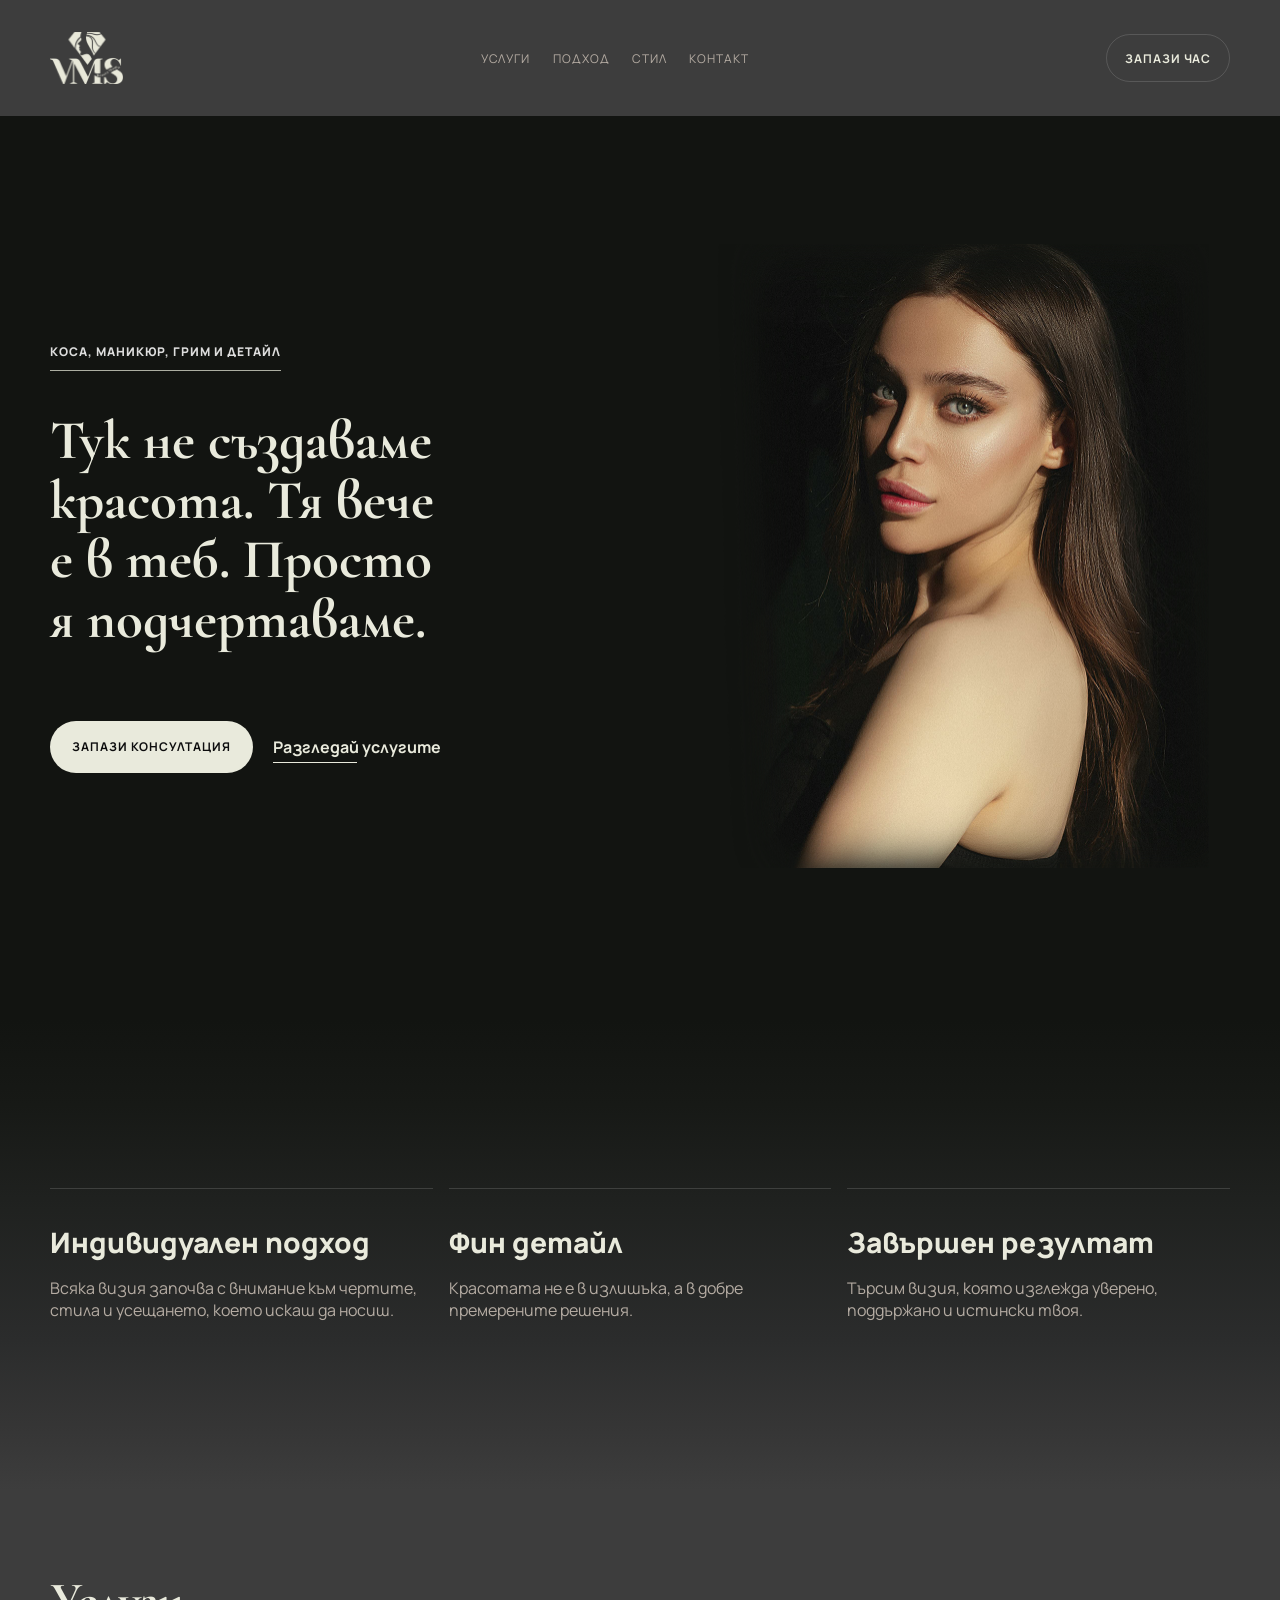
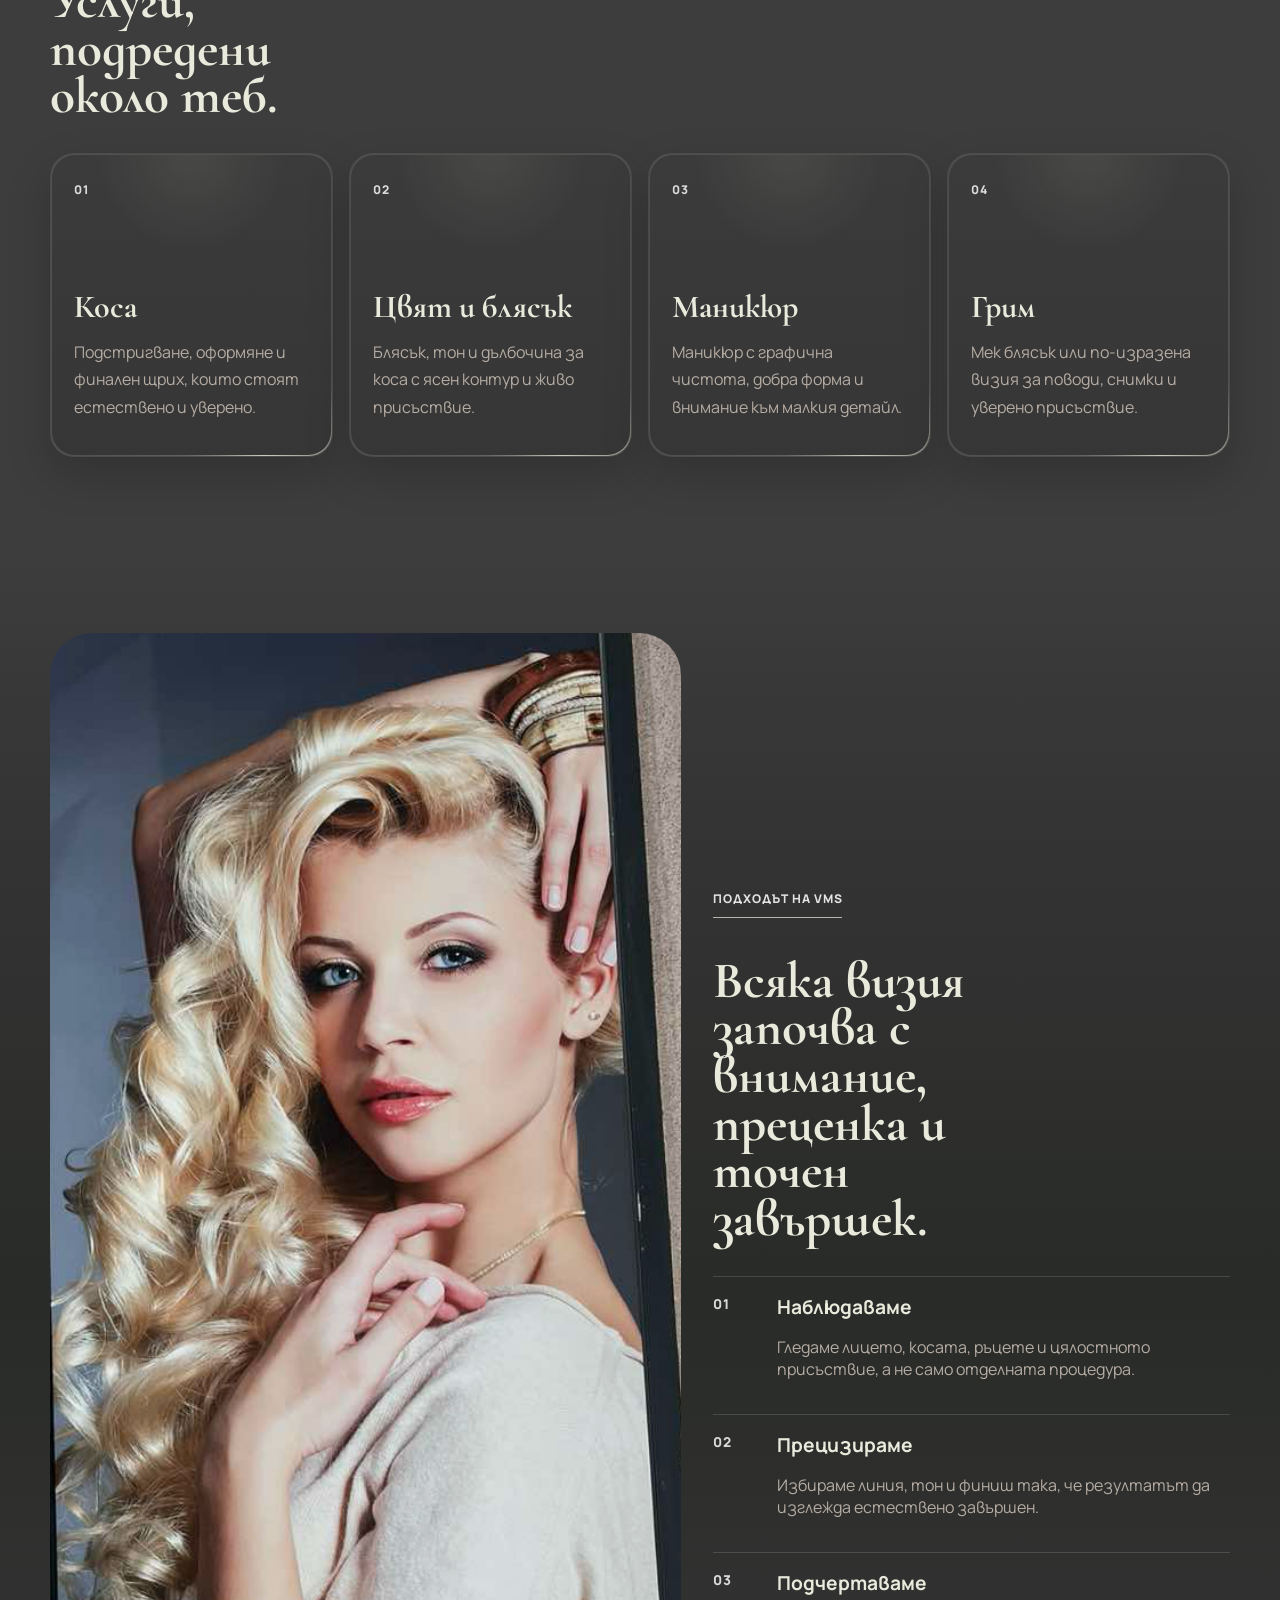
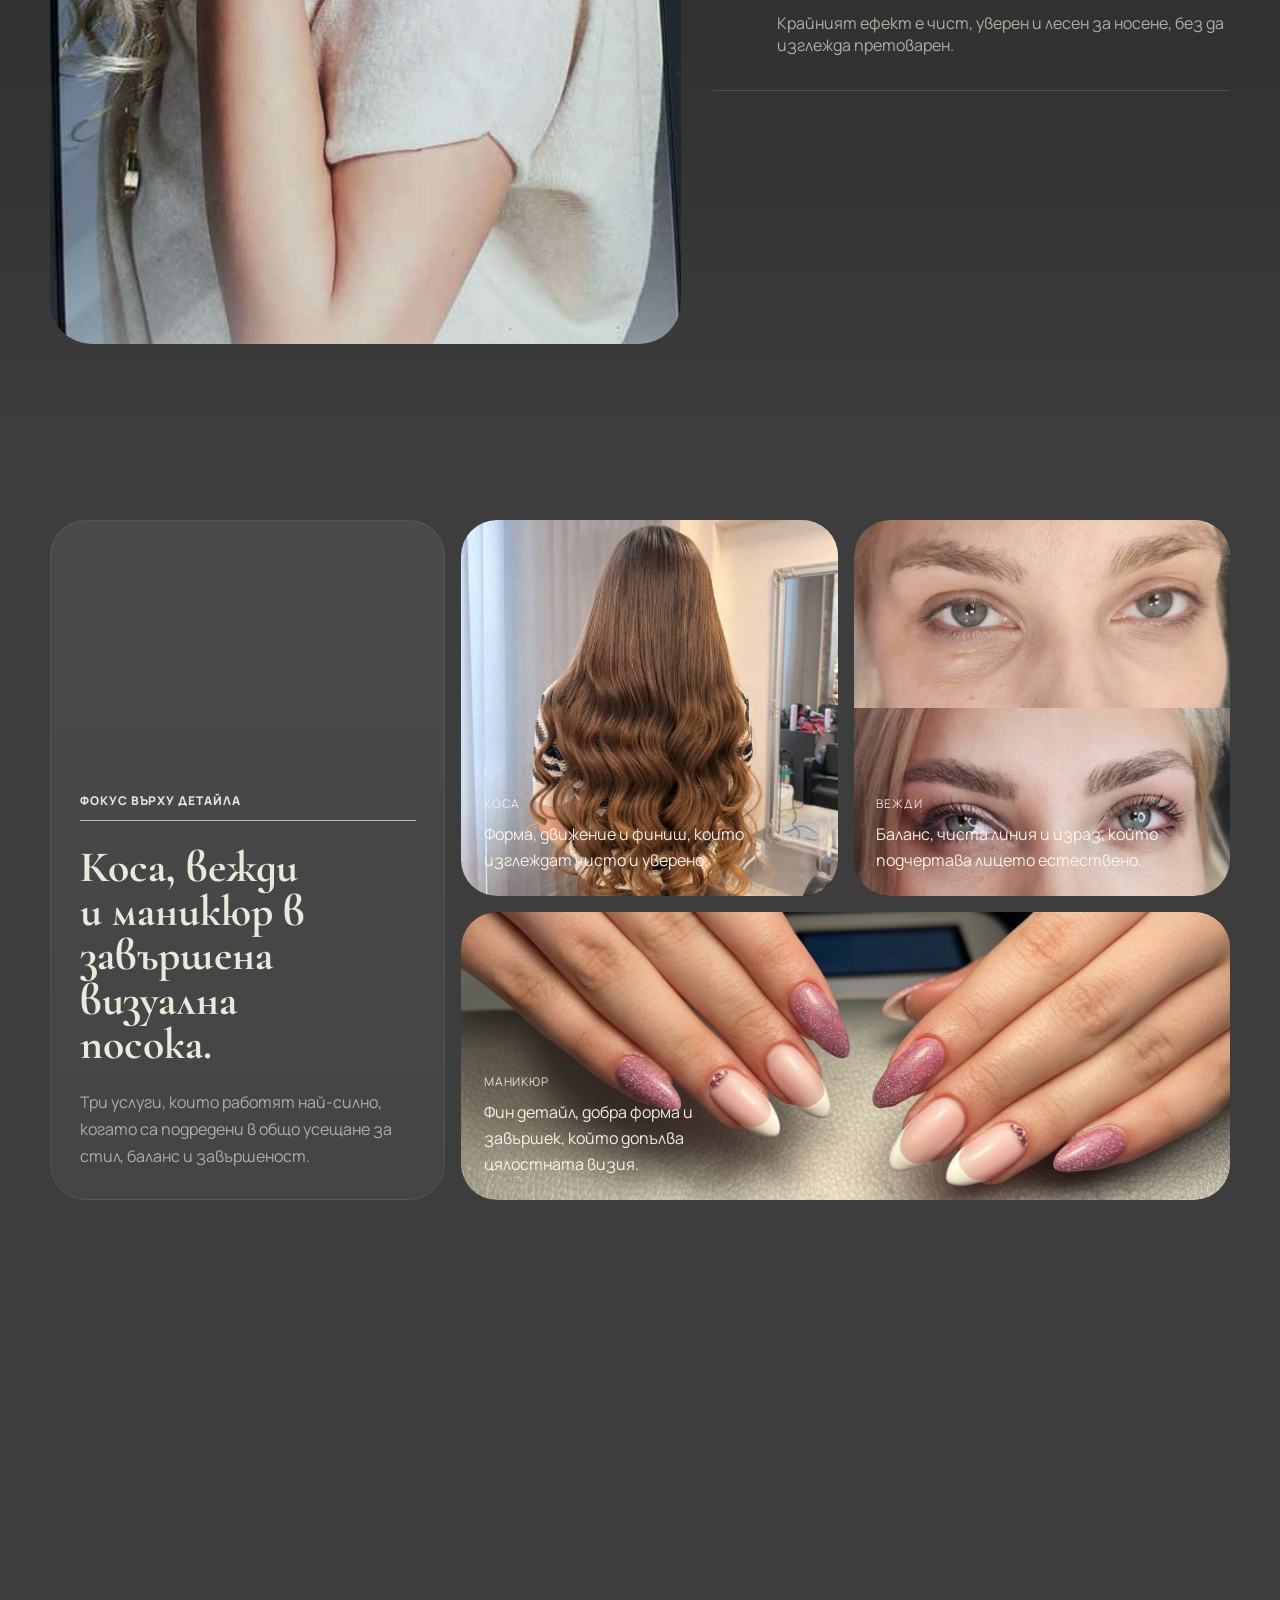
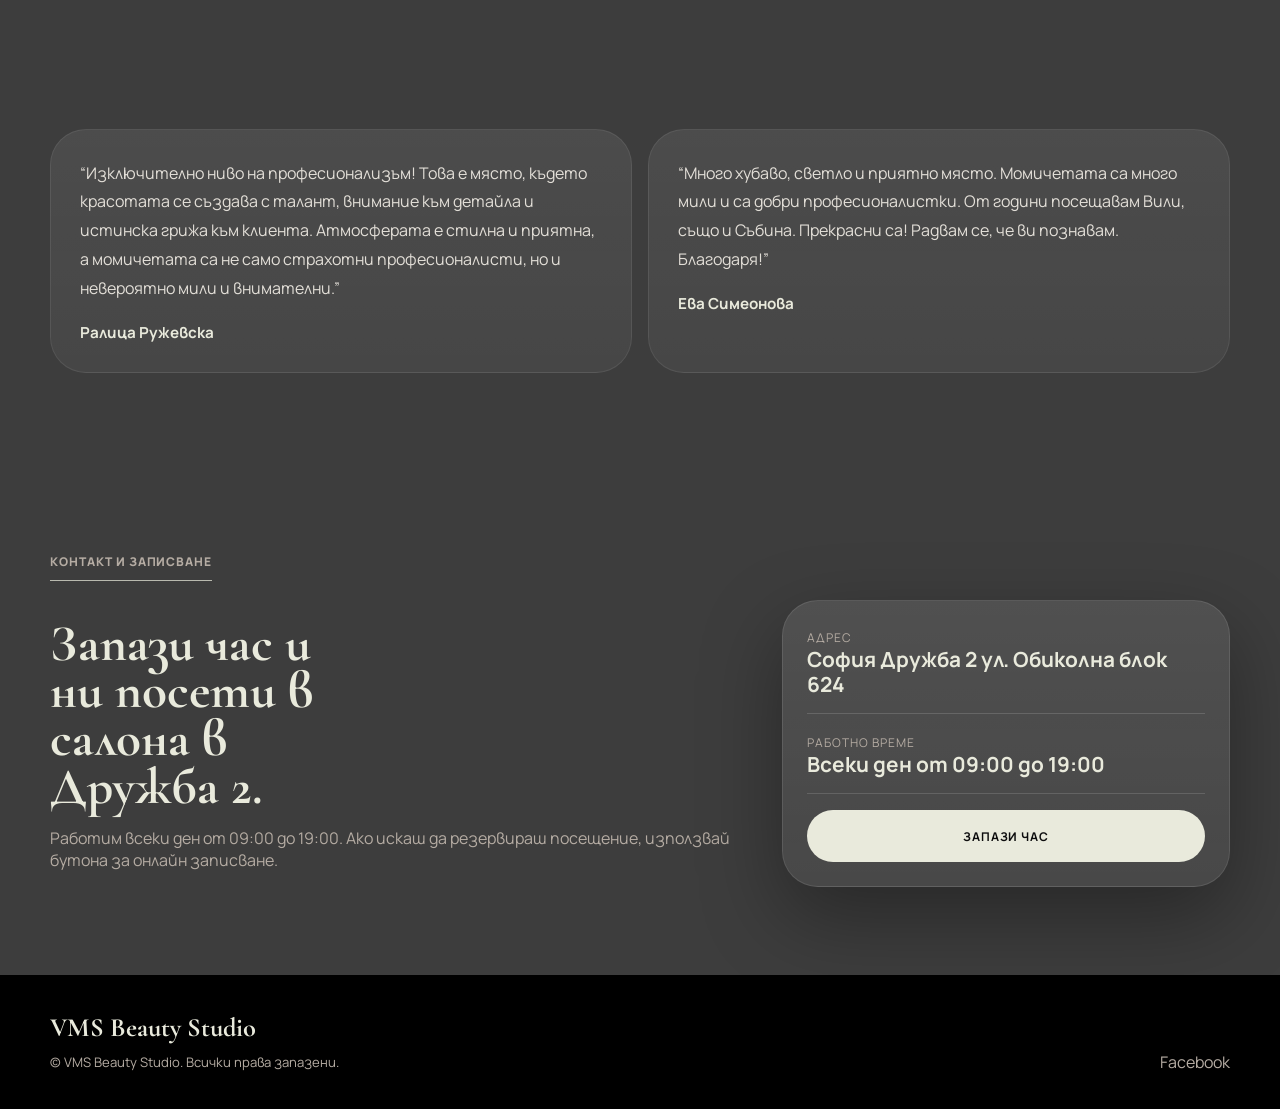
==== commit e68f4ff2: "cache-busting" ====
--- a/vms.html
+++ b/vms.html
@@ -14,7 +14,7 @@
       href="https://fonts.googleapis.com/css2?family=Cormorant+Garamond:wght@500;600;700&amp;family=Manrope:wght@400;500;600;700;800&amp;display=swap"
       rel="stylesheet"
     />
-    <link rel="stylesheet" href="vms.css" />
+    <link rel="stylesheet" href="vms.css?v=20260325-1" />
   </head>
   <body>
     <div class="site-shell">
@@ -264,6 +264,6 @@
       <a class="back-to-top" href="#home" aria-label="Към началото">↑</a>
     </div>
 
-    <script src="vms.js"></script>
+    <script src="vms.js?v=20260325-1"></script>
   </body>
 </html>
--- a/vms.css
+++ b/vms.css
@@ -497,10 +497,22 @@
 }
 
 .split-section {
+  width: 100%;
+  margin: 0;
   display: grid;
   grid-template-columns: minmax(0, 1.1fr) minmax(0, 0.9fr);
   gap: 2rem;
   align-items: center;
+  background: linear-gradient(
+    180deg,
+    #3d3d3d 0%,
+    #343434 18%,
+    #292b28 50%,
+    #343434 82%,
+    #3d3d3d 100%
+  );
+  border-radius: 0;
+  padding-inline: max(1rem, calc((100vw - var(--max-width)) / 2));
 }
 
 .split-visual {
@@ -932,13 +944,30 @@
       "brows"
       "nails";
   }
+
+  .split-section {
+    padding-inline: 0;
+  }
+
+  .split-visual {
+    border-radius: calc(var(--radius-xl) + 6px);
+    margin-inline: 1.5rem;
+  }
+
+  .split-copy {
+    padding-inline: 1.5rem;
+  }
 }
 
 @media (max-width: 720px) {
   .topbar {
-    flex-wrap: wrap;
-    justify-content: center;
+    flex-wrap: nowrap;
+    justify-content: space-between;
     padding: 1rem;
+  }
+
+  .topbar .nav {
+    display: none;
   }
 
   .hero-desktop {
@@ -949,7 +978,8 @@
     position: relative;
     display: flex;
     align-items: flex-start;
-    min-height: 32rem;
+    aspect-ratio: 850 / 1200;
+    min-height: 38rem;
     padding: 1.5rem 1rem 0;
     overflow: hidden;
     background: #121411;
@@ -965,7 +995,7 @@
   }
 
   .hero-mobile h1 {
-    margin: 0;
+    margin: 5rem 0 0;
     max-width: 9ch;
     font-family: "Cormorant Garamond", serif;
     font-weight: 700;
@@ -988,11 +1018,12 @@
     inset: 0;
     z-index: 0;
     background:
-      linear-gradient(90deg, rgba(0, 0, 0, 0.9) 0%, rgba(0, 0, 0, 0.76) 34%, rgba(0, 0, 0, 0.32) 58%, rgba(0, 0, 0, 0) 78%),
-      url("assets/mahdi.png");
+      linear-gradient(0deg, rgba(0, 0, 0, 1) 0%, rgba(0, 0, 0, 0.9) 20%, rgba(0, 0, 0, 0.58) 38%, rgba(0, 0, 0, 0.22) 54%, rgba(0, 0, 0, 0) 70%),
+      linear-gradient(90deg, rgba(0, 0, 0, 0.92) 0%, rgba(0, 0, 0, 0.74) 24%, rgba(0, 0, 0, 0.28) 42%, rgba(0, 0, 0, 0) 58%),
+      url("assets/mahdi-mobile.png");
     background-repeat: no-repeat;
-    background-size: auto 50%;
-    background-position: right -0.5rem top 4.5rem;
+    background-size: cover;
+    background-position: center top;
     pointer-events: none;
     opacity: 0;
     transform: scale(1.05);
